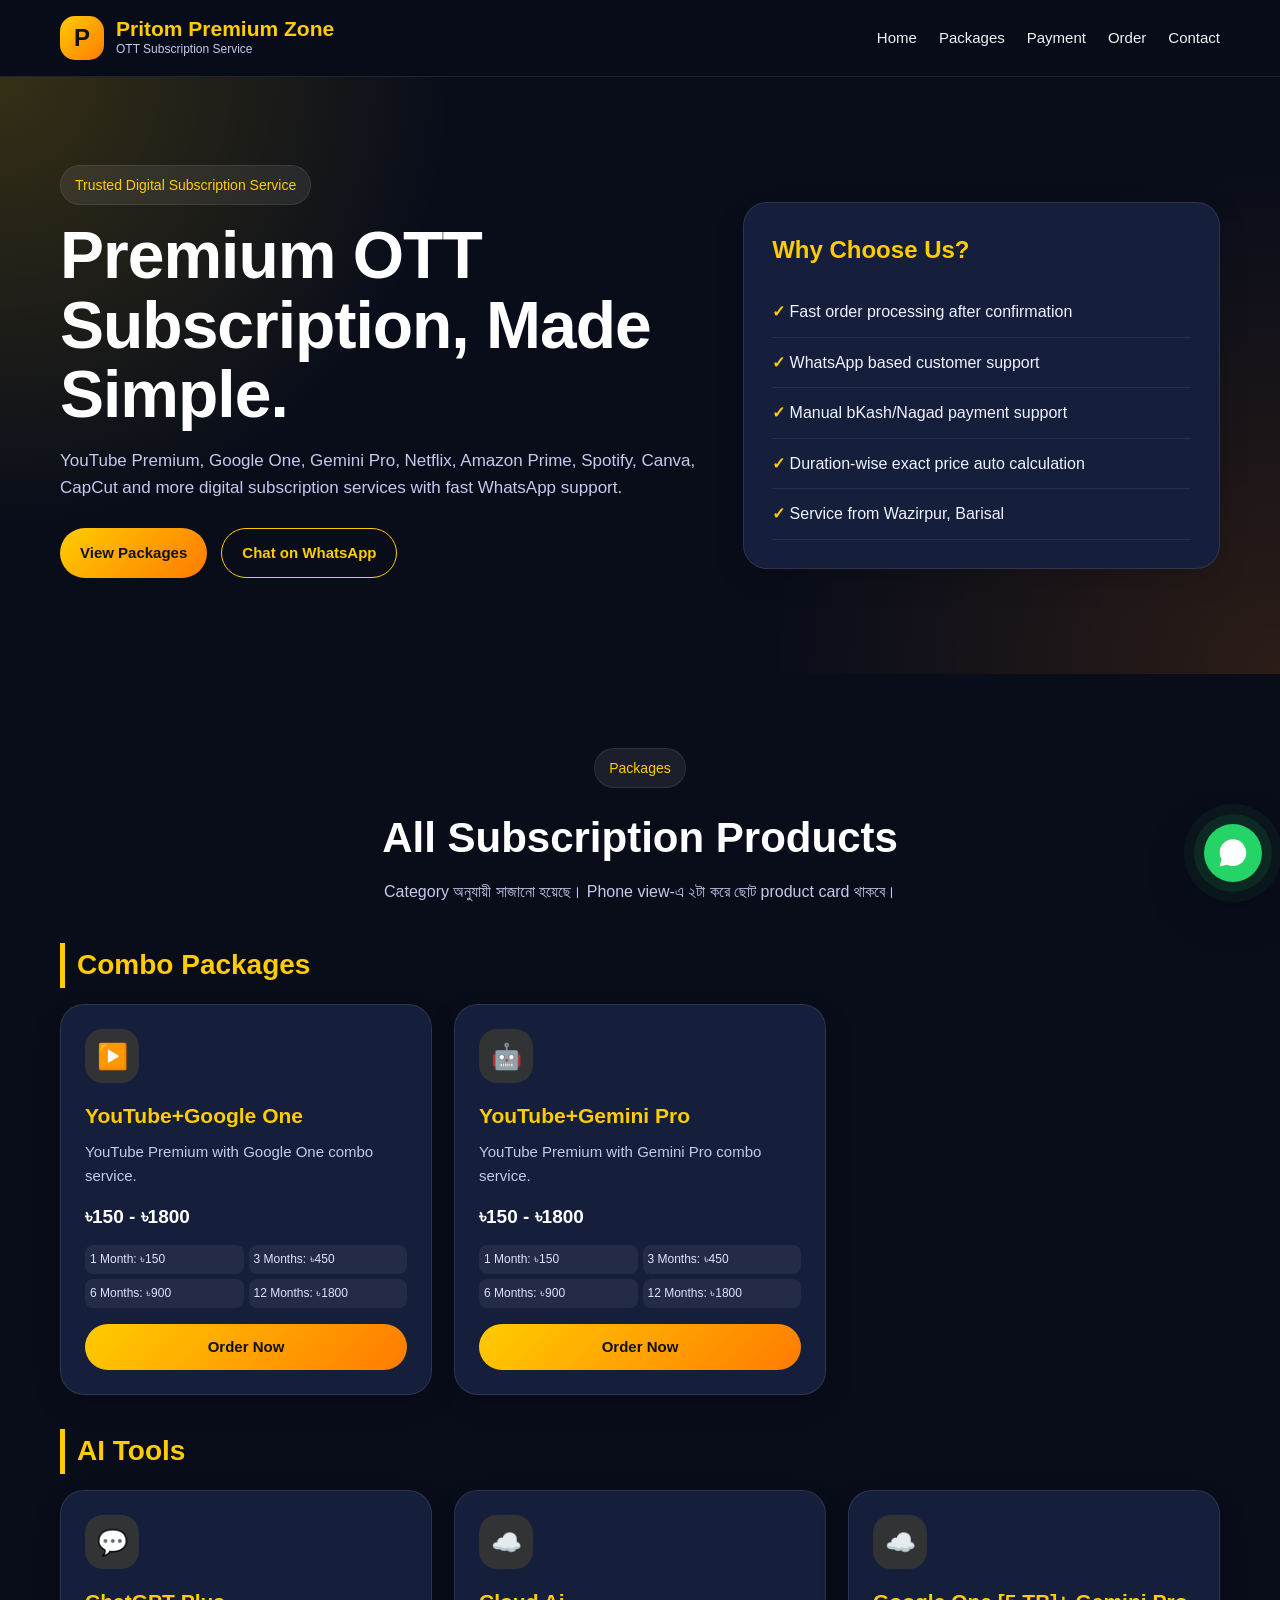
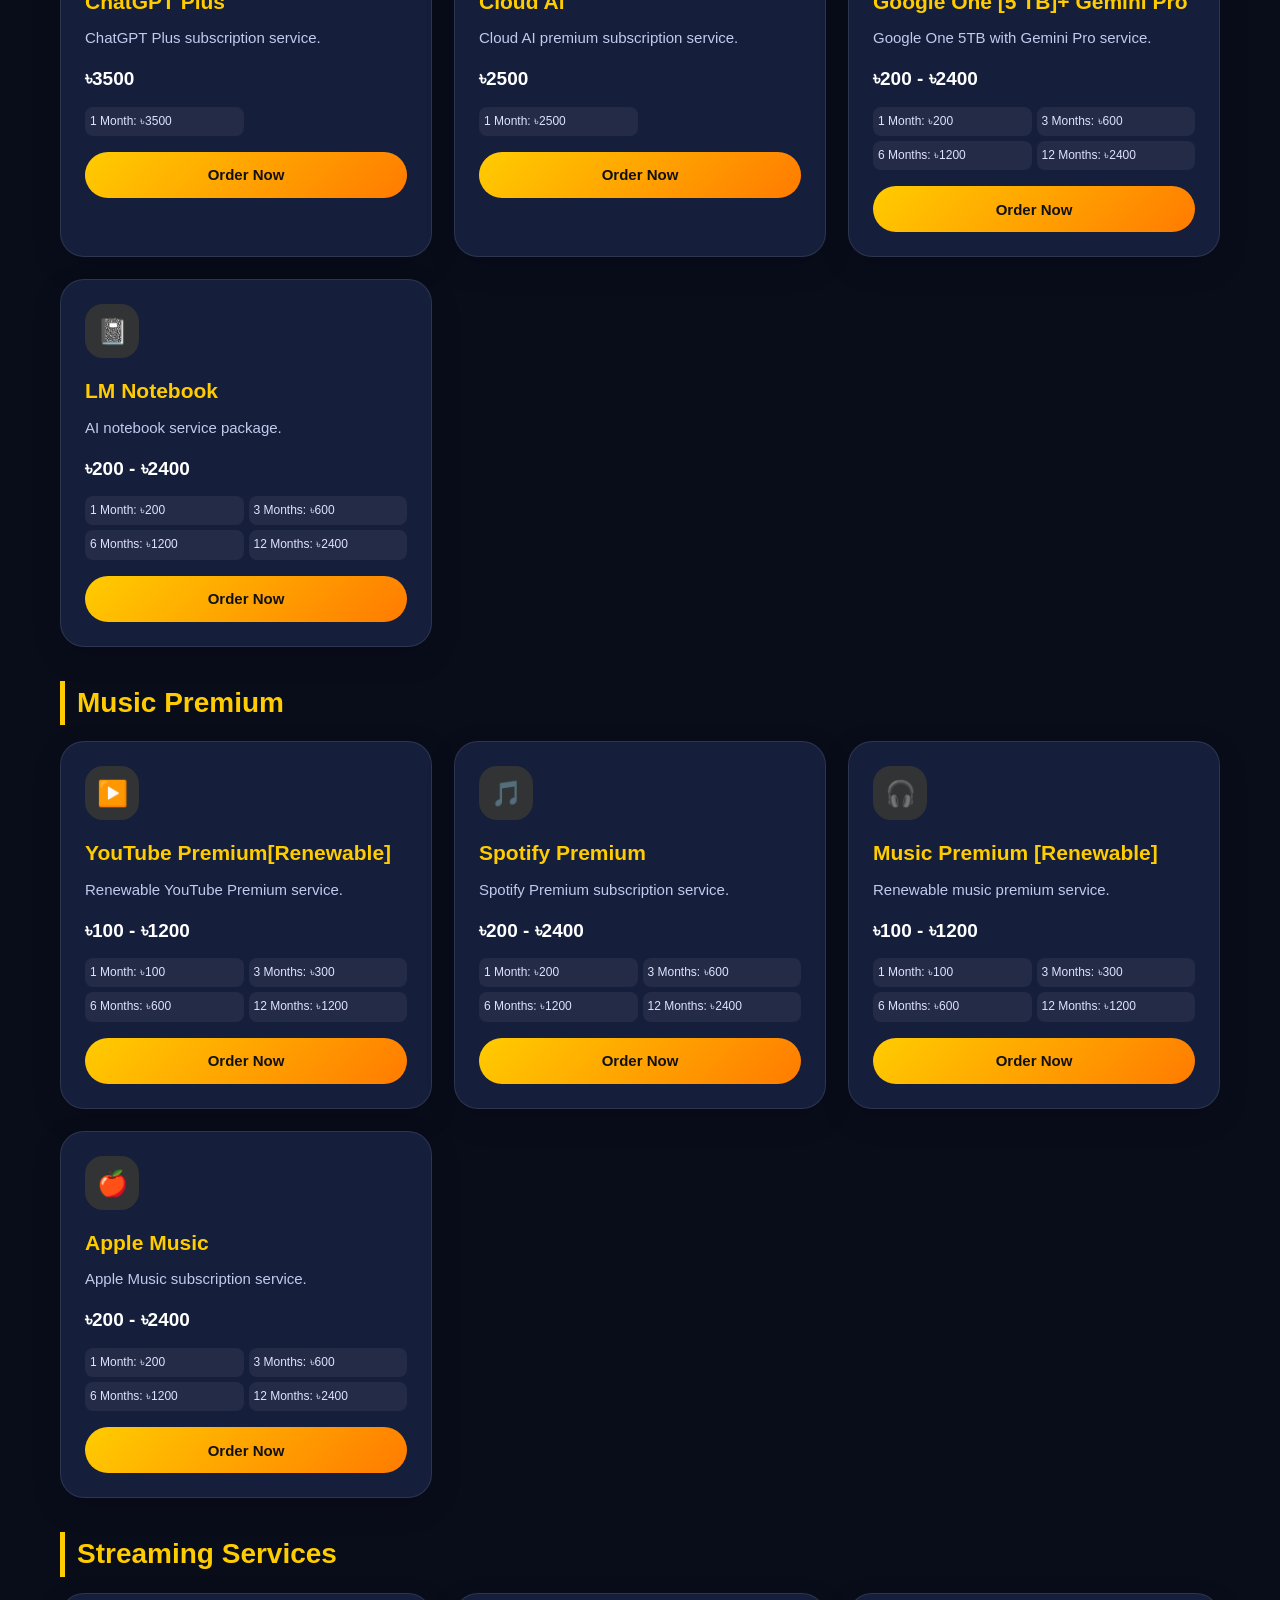
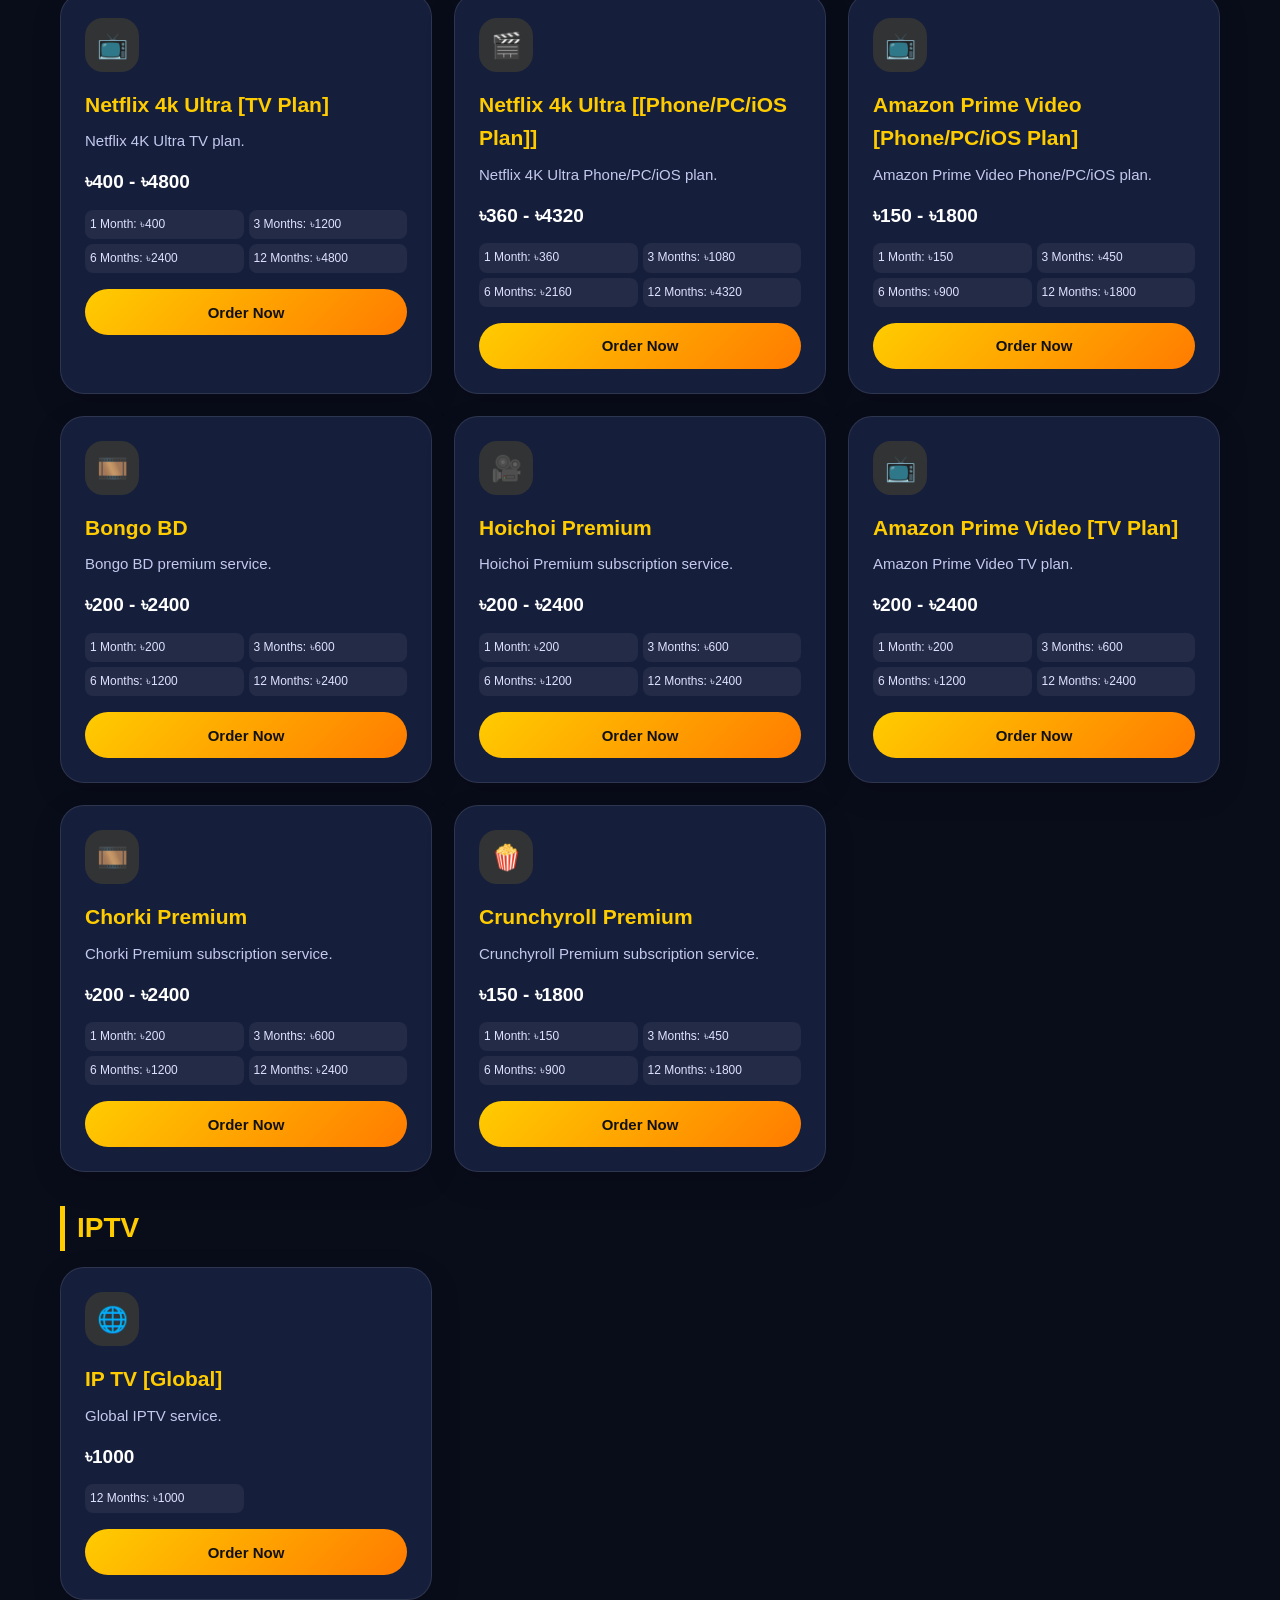
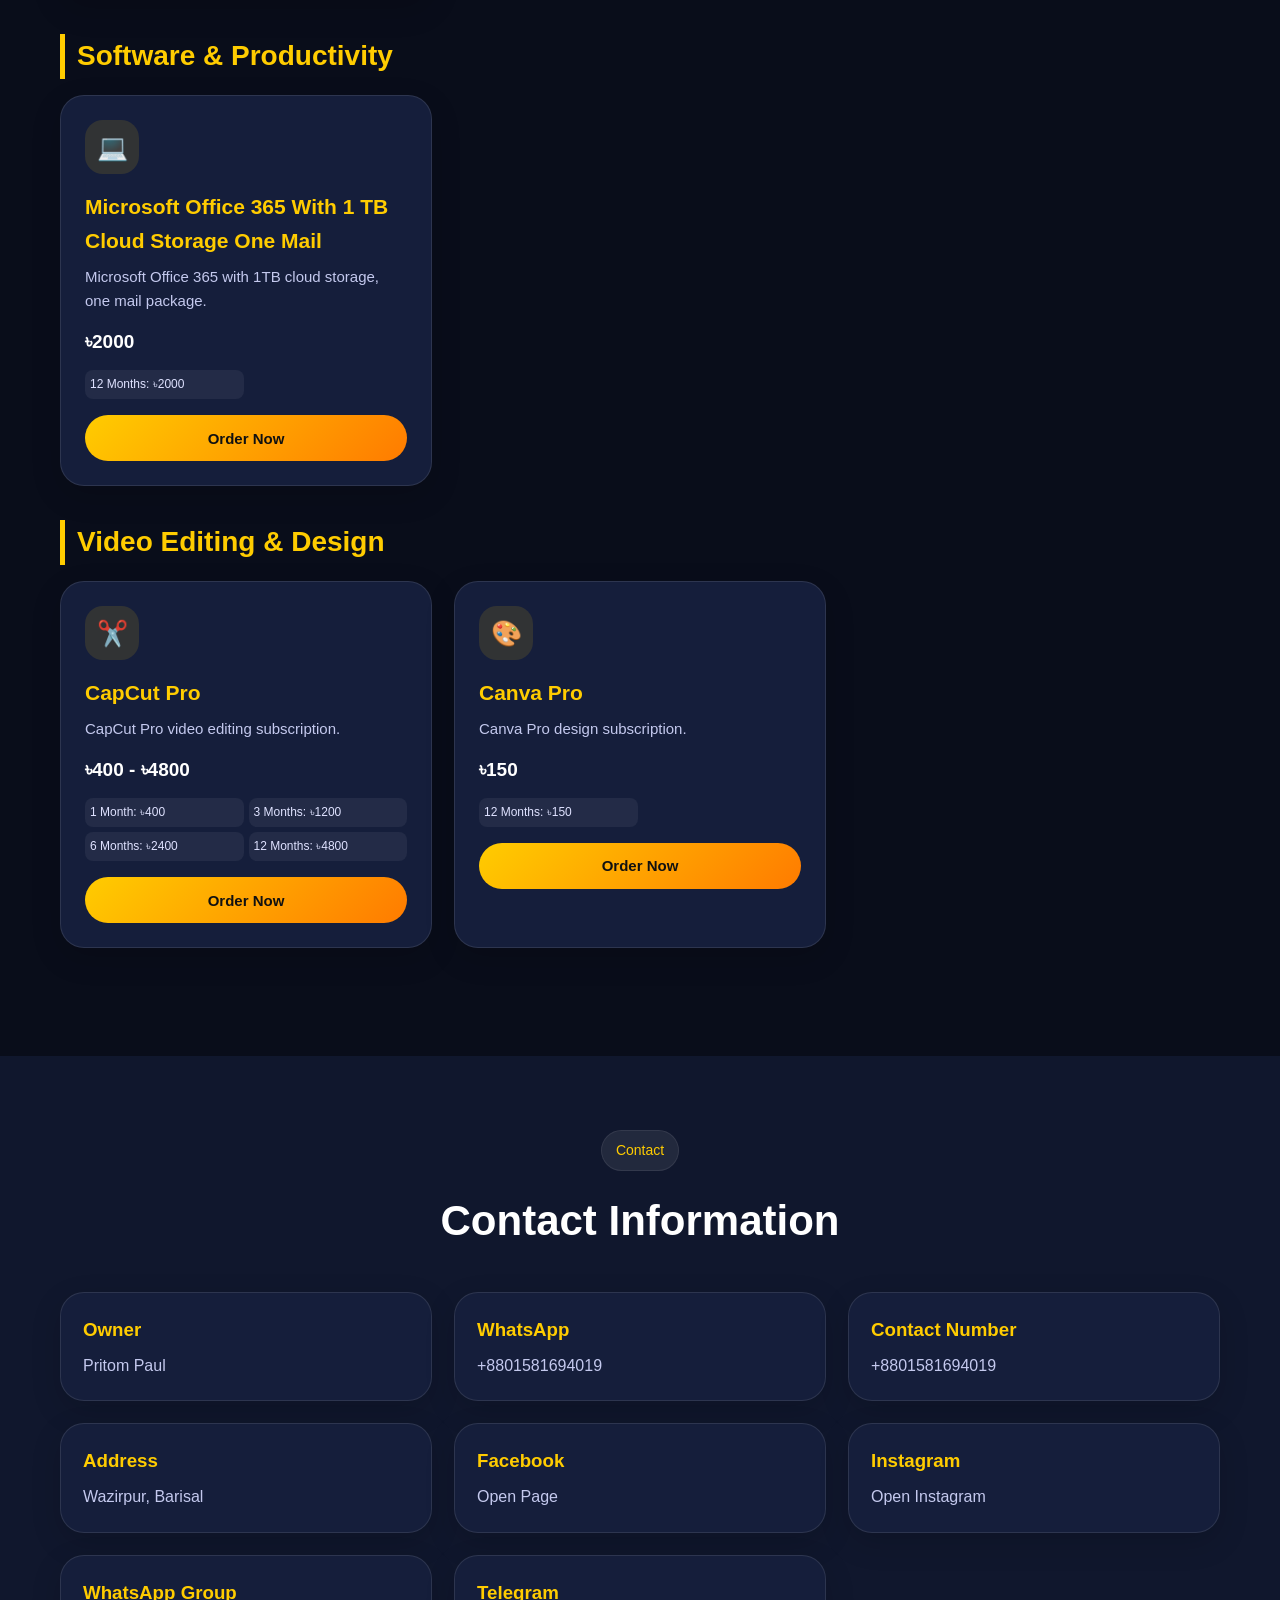
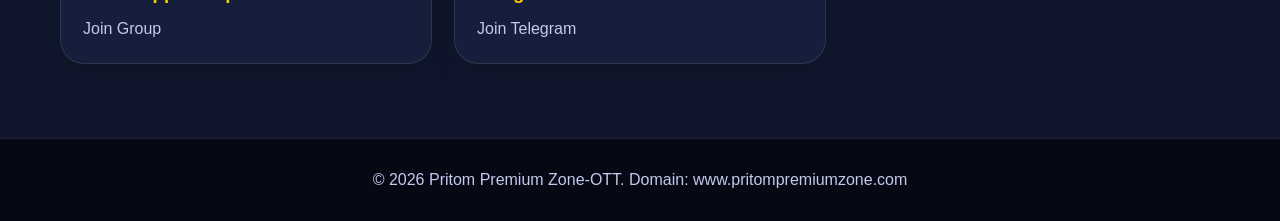
==== index.html @ acbf882b "Add files via upload" ====
<!DOCTYPE html>
<html lang="bn">
<head>
  <meta charset="UTF-8" />
  <meta name="viewport" content="width=device-width, initial-scale=1.0" />
  <title>Pritom Premium Zone-OTT</title>
  <meta name="description" content="Pritom Premium Zone-OTT - Premium OTT subscription service in Bangladesh." />
  <link rel="stylesheet" href="style.css" />
</head>
<body>
  <header class="site-header">
    <div class="container nav-wrap">
      <a href="#home" class="brand">
        <span class="brand-icon">P</span>
        <span>
          <strong>Pritom Premium Zone</strong>
          <small>OTT Subscription Service</small>
        </span>
      </a>
      <button class="menu-btn" id="menuBtn">☰</button>
      <nav class="nav-menu" id="navMenu">
        <a href="#home">Home</a>
        <a href="#packages">Packages</a>
        <a href="payment.html" target="_blank">Payment</a>
        <a href="payment.html" target="_blank">Order</a>
        <a href="#contact">Contact</a>
      </nav>
    </div>
  </header>

  <main>
    <section class="hero" id="home">
      <div class="container hero-grid">
        <div>
          <span class="tag">Trusted Digital Subscription Service</span>
          <h1>Premium OTT Subscription, Made Simple.</h1>
          <p>YouTube Premium, Google One, Gemini Pro, Netflix, Amazon Prime, Spotify, Canva, CapCut and more digital subscription services with fast WhatsApp support.</p>
          <div class="hero-actions">
            <a href="#packages" class="btn primary">View Packages</a>
            <a href="https://wa.me/8801581694019" target="_blank" class="btn secondary">Chat on WhatsApp</a>
          </div>
        </div>
        <div class="hero-card">
          <h2>Why Choose Us?</h2>
          <ul>
            <li>Fast order processing after confirmation</li>
            <li>WhatsApp based customer support</li>
            <li>Manual bKash/Nagad payment support</li>
            <li>Duration-wise exact price auto calculation</li>
            <li>Service from Wazirpur, Barisal</li>
          </ul>
        </div>
      </div>
    </section>

    <section class="section" id="packages">
      <div class="container">
        <div class="section-head">
          <span class="tag">Packages</span>
          <h2>All Subscription Products</h2>
          <p>Category অনুযায়ী সাজানো হয়েছে। Phone view-এ ২টা করে ছোট product card থাকবে।</p>
        </div>
        
      <div class="category-block">
        <h3 class="category-title">Combo Packages</h3>
        <div class="package-grid">
          
          <article class="package-card">
            <div class="package-icon">▶️</div>
            <h3>YouTube+Google One</h3>
            <p>YouTube Premium with Google One combo service.</p>
            <div class="price">৳150 - ৳1800</div>
            <div class="mini-prices"><span>1 Month: ৳150</span><span>3 Months: ৳450</span><span>6 Months: ৳900</span><span>12 Months: ৳1800</span></div>
            <button class="btn primary full" onclick="selectPackage('YouTube+Google One')">Order Now</button>
          </article>
          <article class="package-card">
            <div class="package-icon">🤖</div>
            <h3>YouTube+Gemini Pro</h3>
            <p>YouTube Premium with Gemini Pro combo service.</p>
            <div class="price">৳150 - ৳1800</div>
            <div class="mini-prices"><span>1 Month: ৳150</span><span>3 Months: ৳450</span><span>6 Months: ৳900</span><span>12 Months: ৳1800</span></div>
            <button class="btn primary full" onclick="selectPackage('YouTube+Gemini Pro')">Order Now</button>
          </article>
        </div>
      </div>
      <div class="category-block">
        <h3 class="category-title">AI Tools</h3>
        <div class="package-grid">
          
          <article class="package-card">
            <div class="package-icon">💬</div>
            <h3>ChatGPT Plus</h3>
            <p>ChatGPT Plus subscription service.</p>
            <div class="price">৳3500</div>
            <div class="mini-prices"><span>1 Month: ৳3500</span></div>
            <button class="btn primary full" onclick="selectPackage('ChatGPT Plus')">Order Now</button>
          </article>
          <article class="package-card">
            <div class="package-icon">☁️</div>
            <h3>Cloud Ai</h3>
            <p>Cloud AI premium subscription service.</p>
            <div class="price">৳2500</div>
            <div class="mini-prices"><span>1 Month: ৳2500</span></div>
            <button class="btn primary full" onclick="selectPackage('Cloud Ai')">Order Now</button>
          </article>
          <article class="package-card">
            <div class="package-icon">☁️</div>
            <h3>Google One [5 TB]+ Gemini Pro</h3>
            <p>Google One 5TB with Gemini Pro service.</p>
            <div class="price">৳200 - ৳2400</div>
            <div class="mini-prices"><span>1 Month: ৳200</span><span>3 Months: ৳600</span><span>6 Months: ৳1200</span><span>12 Months: ৳2400</span></div>
            <button class="btn primary full" onclick="selectPackage('Google One [5 TB]+ Gemini Pro')">Order Now</button>
          </article>
          <article class="package-card">
            <div class="package-icon">📓</div>
            <h3>LM Notebook</h3>
            <p>AI notebook service package.</p>
            <div class="price">৳200 - ৳2400</div>
            <div class="mini-prices"><span>1 Month: ৳200</span><span>3 Months: ৳600</span><span>6 Months: ৳1200</span><span>12 Months: ৳2400</span></div>
            <button class="btn primary full" onclick="selectPackage('LM Notebook')">Order Now</button>
          </article>
        </div>
      </div>
      <div class="category-block">
        <h3 class="category-title">Music Premium</h3>
        <div class="package-grid">
          
          <article class="package-card">
            <div class="package-icon">▶️</div>
            <h3>YouTube Premium[Renewable]</h3>
            <p>Renewable YouTube Premium service.</p>
            <div class="price">৳100 - ৳1200</div>
            <div class="mini-prices"><span>1 Month: ৳100</span><span>3 Months: ৳300</span><span>6 Months: ৳600</span><span>12 Months: ৳1200</span></div>
            <button class="btn primary full" onclick="selectPackage('YouTube Premium[Renewable]')">Order Now</button>
          </article>
          <article class="package-card">
            <div class="package-icon">🎵</div>
            <h3>Spotify Premium</h3>
            <p>Spotify Premium subscription service.</p>
            <div class="price">৳200 - ৳2400</div>
            <div class="mini-prices"><span>1 Month: ৳200</span><span>3 Months: ৳600</span><span>6 Months: ৳1200</span><span>12 Months: ৳2400</span></div>
            <button class="btn primary full" onclick="selectPackage('Spotify Premium')">Order Now</button>
          </article>
          <article class="package-card">
            <div class="package-icon">🎧</div>
            <h3>Music Premium [Renewable]</h3>
            <p>Renewable music premium service.</p>
            <div class="price">৳100 - ৳1200</div>
            <div class="mini-prices"><span>1 Month: ৳100</span><span>3 Months: ৳300</span><span>6 Months: ৳600</span><span>12 Months: ৳1200</span></div>
            <button class="btn primary full" onclick="selectPackage('Music Premium [Renewable]')">Order Now</button>
          </article>
          <article class="package-card">
            <div class="package-icon">🍎</div>
            <h3>Apple Music</h3>
            <p>Apple Music subscription service.</p>
            <div class="price">৳200 - ৳2400</div>
            <div class="mini-prices"><span>1 Month: ৳200</span><span>3 Months: ৳600</span><span>6 Months: ৳1200</span><span>12 Months: ৳2400</span></div>
            <button class="btn primary full" onclick="selectPackage('Apple Music')">Order Now</button>
          </article>
        </div>
      </div>
      <div class="category-block">
        <h3 class="category-title">Streaming Services</h3>
        <div class="package-grid">
          
          <article class="package-card">
            <div class="package-icon">📺</div>
            <h3>Netflix 4k Ultra [TV Plan]</h3>
            <p>Netflix 4K Ultra TV plan.</p>
            <div class="price">৳400 - ৳4800</div>
            <div class="mini-prices"><span>1 Month: ৳400</span><span>3 Months: ৳1200</span><span>6 Months: ৳2400</span><span>12 Months: ৳4800</span></div>
            <button class="btn primary full" onclick="selectPackage('Netflix 4k Ultra [TV Plan]')">Order Now</button>
          </article>
          <article class="package-card">
            <div class="package-icon">🎬</div>
            <h3>Netflix 4k Ultra [[Phone/PC/iOS Plan]]</h3>
            <p>Netflix 4K Ultra Phone/PC/iOS plan.</p>
            <div class="price">৳360 - ৳4320</div>
            <div class="mini-prices"><span>1 Month: ৳360</span><span>3 Months: ৳1080</span><span>6 Months: ৳2160</span><span>12 Months: ৳4320</span></div>
            <button class="btn primary full" onclick="selectPackage('Netflix 4k Ultra [[Phone/PC/iOS Plan]]')">Order Now</button>
          </article>
          <article class="package-card">
            <div class="package-icon">📺</div>
            <h3>Amazon Prime Video [Phone/PC/iOS Plan]</h3>
            <p>Amazon Prime Video Phone/PC/iOS plan.</p>
            <div class="price">৳150 - ৳1800</div>
            <div class="mini-prices"><span>1 Month: ৳150</span><span>3 Months: ৳450</span><span>6 Months: ৳900</span><span>12 Months: ৳1800</span></div>
            <button class="btn primary full" onclick="selectPackage('Amazon Prime Video [Phone/PC/iOS Plan]')">Order Now</button>
          </article>
          <article class="package-card">
            <div class="package-icon">🎞️</div>
            <h3>Bongo BD</h3>
            <p>Bongo BD premium service.</p>
            <div class="price">৳200 - ৳2400</div>
            <div class="mini-prices"><span>1 Month: ৳200</span><span>3 Months: ৳600</span><span>6 Months: ৳1200</span><span>12 Months: ৳2400</span></div>
            <button class="btn primary full" onclick="selectPackage('Bongo BD')">Order Now</button>
          </article>
          <article class="package-card">
            <div class="package-icon">🎥</div>
            <h3>Hoichoi Premium</h3>
            <p>Hoichoi Premium subscription service.</p>
            <div class="price">৳200 - ৳2400</div>
            <div class="mini-prices"><span>1 Month: ৳200</span><span>3 Months: ৳600</span><span>6 Months: ৳1200</span><span>12 Months: ৳2400</span></div>
            <button class="btn primary full" onclick="selectPackage('Hoichoi Premium')">Order Now</button>
          </article>
          <article class="package-card">
            <div class="package-icon">📺</div>
            <h3>Amazon Prime Video [TV Plan]</h3>
            <p>Amazon Prime Video TV plan.</p>
            <div class="price">৳200 - ৳2400</div>
            <div class="mini-prices"><span>1 Month: ৳200</span><span>3 Months: ৳600</span><span>6 Months: ৳1200</span><span>12 Months: ৳2400</span></div>
            <button class="btn primary full" onclick="selectPackage('Amazon Prime Video [TV Plan]')">Order Now</button>
          </article>
          <article class="package-card">
            <div class="package-icon">🎞️</div>
            <h3>Chorki Premium</h3>
            <p>Chorki Premium subscription service.</p>
            <div class="price">৳200 - ৳2400</div>
            <div class="mini-prices"><span>1 Month: ৳200</span><span>3 Months: ৳600</span><span>6 Months: ৳1200</span><span>12 Months: ৳2400</span></div>
            <button class="btn primary full" onclick="selectPackage('Chorki Premium')">Order Now</button>
          </article>
          <article class="package-card">
            <div class="package-icon">🍿</div>
            <h3>Crunchyroll Premium</h3>
            <p>Crunchyroll Premium subscription service.</p>
            <div class="price">৳150 - ৳1800</div>
            <div class="mini-prices"><span>1 Month: ৳150</span><span>3 Months: ৳450</span><span>6 Months: ৳900</span><span>12 Months: ৳1800</span></div>
            <button class="btn primary full" onclick="selectPackage('Crunchyroll Premium')">Order Now</button>
          </article>
        </div>
      </div>
      <div class="category-block">
        <h3 class="category-title">IPTV</h3>
        <div class="package-grid">
          
          <article class="package-card">
            <div class="package-icon">🌐</div>
            <h3>IP TV [Global]</h3>
            <p>Global IPTV service.</p>
            <div class="price">৳1000</div>
            <div class="mini-prices"><span>12 Months: ৳1000</span></div>
            <button class="btn primary full" onclick="selectPackage('IP TV [Global]')">Order Now</button>
          </article>
        </div>
      </div>
      <div class="category-block">
        <h3 class="category-title">Software &amp; Productivity</h3>
        <div class="package-grid">
          
          <article class="package-card">
            <div class="package-icon">💻</div>
            <h3>Microsoft Office 365 With 1 TB Cloud Storage One Mail</h3>
            <p>Microsoft Office 365 with 1TB cloud storage, one mail package.</p>
            <div class="price">৳2000</div>
            <div class="mini-prices"><span>12 Months: ৳2000</span></div>
            <button class="btn primary full" onclick="selectPackage('Microsoft Office 365 With 1 TB Cloud Storage One Mail')">Order Now</button>
          </article>
        </div>
      </div>
      <div class="category-block">
        <h3 class="category-title">Video Editing &amp; Design</h3>
        <div class="package-grid">
          
          <article class="package-card">
            <div class="package-icon">✂️</div>
            <h3>CapCut Pro</h3>
            <p>CapCut Pro video editing subscription.</p>
            <div class="price">৳400 - ৳4800</div>
            <div class="mini-prices"><span>1 Month: ৳400</span><span>3 Months: ৳1200</span><span>6 Months: ৳2400</span><span>12 Months: ৳4800</span></div>
            <button class="btn primary full" onclick="selectPackage('CapCut Pro')">Order Now</button>
          </article>
          <article class="package-card">
            <div class="package-icon">🎨</div>
            <h3>Canva Pro</h3>
            <p>Canva Pro design subscription.</p>
            <div class="price">৳150</div>
            <div class="mini-prices"><span>12 Months: ৳150</span></div>
            <button class="btn primary full" onclick="selectPackage('Canva Pro')">Order Now</button>
          </article>
        </div>
      </div>
      </div>
    </section>

    <section class="section dark-section" id="contact">
      <div class="container">
        <div class="section-head">
          <span class="tag">Contact</span>
          <h2>Contact Information</h2>
        </div>
        <div class="contact-grid">
          <div class="contact-card"><h3>Owner</h3><p>Pritom Paul</p></div>
          <div class="contact-card"><h3>WhatsApp</h3><a href="https://wa.me/8801581694019" target="_blank">+8801581694019</a></div>
          <div class="contact-card"><h3>Contact Number</h3><a href="tel:+8801581694019">+8801581694019</a></div>
          <div class="contact-card"><h3>Address</h3><p>Wazirpur, Barisal</p></div>
          <div class="contact-card"><h3>Facebook</h3><a href="https://facebook.com/pritomprimiumzoneott" target="_blank">Open Page</a></div>
          <div class="contact-card"><h3>Instagram</h3><a href="https://www.instagram.com/pritompremiumzone1?igsh=MXJjbnZ0OGJhaTJrMA==" target="_blank">Open Instagram</a></div>
          <div class="contact-card"><h3>WhatsApp Group</h3><a href="https://chat.whatsapp.com/Hv9sTdpQk4C9olyTNZqbUu" target="_blank">Join Group</a></div>
          <div class="contact-card"><h3>Telegram</h3><a href="https://t.me/pritompremiumzone" target="_blank">Join Telegram</a></div>
        </div>
      </div>
    </section>
  </main>

  <footer class="footer"><div class="container">© 2026 Pritom Premium Zone-OTT. Domain: www.pritompremiumzone.com</div></footer>

  <a href="https://wa.me/8801581694019" class="whatsapp-float" target="_blank" aria-label="WhatsApp Chat">
    <svg viewBox="0 0 32 32" aria-hidden="true"><path d="M16 3C9 3 3.5 8.6 3.5 15.5c0 2.3.6 4.5 1.8 6.4L3.4 28.8l7-1.8c1.7.9 3.6 1.3 5.6 1.3 6.9 0 12.5-5.6 12.5-12.5S22.9 3 16 3zm5.7 15.4c-.3-.2-1.9-.9-2.1-1s-.5-.2-.7.2-.8 1-1 1.2-.4.2-.7.1c-.3-.2-1.3-.5-2.5-1.6-.9-.8-1.6-1.9-1.8-2.2-.2-.3 0-.5.1-.7.2-.1.3-.3.5-.5s.2-.3.3-.5 0-.4 0-.6-.7-1.6-.9-2.2c-.2-.6-.5-.5-.7-.5h-.6c-.2 0-.5.1-.8.4s-1 1-1 2.4 1.1 2.8 1.2 3c.2.2 2.1 3.2 5.1 4.5.7.3 1.2.5 1.7.6.7.2 1.3.2 1.8.1.6-.1 1.9-.8 2.1-1.5s.3-1.3.2-1.5-.2-.2-.5-.4z"/></svg>
  </a>

  <script>
    const PRODUCT_PRICES = {"YouTube+Google One": {"1 Month": 150, "3 Months": 450, "6 Months": 900, "12 Months": 1800}, "YouTube+Gemini Pro": {"1 Month": 150, "3 Months": 450, "6 Months": 900, "12 Months": 1800}, "ChatGPT Plus": {"1 Month": 3500}, "Cloud Ai": {"1 Month": 2500}, "Google One [5 TB]+ Gemini Pro": {"1 Month": 200, "3 Months": 600, "6 Months": 1200, "12 Months": 2400}, "LM Notebook": {"1 Month": 200, "3 Months": 600, "6 Months": 1200, "12 Months": 2400}, "YouTube Premium[Renewable]": {"1 Month": 100, "3 Months": 300, "6 Months": 600, "12 Months": 1200}, "Spotify Premium": {"1 Month": 200, "3 Months": 600, "6 Months": 1200, "12 Months": 2400}, "Music Premium [Renewable]": {"1 Month": 100, "3 Months": 300, "6 Months": 600, "12 Months": 1200}, "Apple Music": {"1 Month": 200, "3 Months": 600, "6 Months": 1200, "12 Months": 2400}, "Netflix 4k Ultra [TV Plan]": {"1 Month": 400, "3 Months": 1200, "6 Months": 2400, "12 Months": 4800}, "Netflix 4k Ultra [[Phone/PC/iOS Plan]]": {"1 Month": 360, "3 Months": 1080, "6 Months": 2160, "12 Months": 4320}, "Amazon Prime Video [Phone/PC/iOS Plan]": {"1 Month": 150, "3 Months": 450, "6 Months": 900, "12 Months": 1800}, "Bongo BD": {"1 Month": 200, "3 Months": 600, "6 Months": 1200, "12 Months": 2400}, "Hoichoi Premium": {"1 Month": 200, "3 Months": 600, "6 Months": 1200, "12 Months": 2400}, "Amazon Prime Video [TV Plan]": {"1 Month": 200, "3 Months": 600, "6 Months": 1200, "12 Months": 2400}, "Chorki Premium": {"1 Month": 200, "3 Months": 600, "6 Months": 1200, "12 Months": 2400}, "Crunchyroll Premium": {"1 Month": 150, "3 Months": 450, "6 Months": 900, "12 Months": 1800}, "IP TV [Global]": {"12 Months": 1000}, "Microsoft Office 365 With 1 TB Cloud Storage One Mail": {"12 Months": 2000}, "CapCut Pro": {"1 Month": 400, "3 Months": 1200, "6 Months": 2400, "12 Months": 4800}, "Canva Pro": {"12 Months": 150}};
  </script>
  <script src="script.js"></script>
</body>
</html>
---- style.css ----
*{margin:0;padding:0;box-sizing:border-box}:root{--bg:#090d1a;--bg-2:#10172d;--card:#151e3b;--text:#fff;--muted:#c4c9ee;--gold:#ffcc00;--orange:#ff7b00;--border:rgba(255,255,255,.1);--shadow:0 18px 55px rgba(0,0,0,.35)}html{scroll-behavior:smooth}body{background:var(--bg);color:var(--text);font-family:Arial,Helvetica,sans-serif;line-height:1.6}a{color:inherit;text-decoration:none}button,input,textarea,select{font-family:inherit}.container{width:min(1160px,92%);margin:0 auto}.site-header{position:sticky;top:0;z-index:1000;background:rgba(9,13,26,.94);border-bottom:1px solid var(--border);backdrop-filter:blur(12px)}.nav-wrap{min-height:76px;display:flex;align-items:center;justify-content:space-between;gap:24px}.brand{display:flex;align-items:center;gap:12px}.brand-icon{width:44px;height:44px;display:grid;place-items:center;background:linear-gradient(135deg,var(--gold),var(--orange));color:#111;border-radius:15px;font-weight:900;font-size:24px}.brand strong,.brand small{display:block}.brand strong{font-size:21px;color:var(--gold);line-height:1.1}.brand small{color:var(--muted);font-size:12px}.nav-menu{display:flex;align-items:center;gap:22px}.nav-menu a{color:#f1f1f1;font-size:15px;transition:.25s}.nav-menu a:hover{color:var(--gold)}.menu-btn{display:none;border:1px solid var(--border);background:transparent;color:var(--text);border-radius:10px;padding:8px 12px;font-size:22px;cursor:pointer}.hero{padding:88px 0 68px;background:radial-gradient(circle at top left,rgba(255,204,0,.18),transparent 32%),radial-gradient(circle at bottom right,rgba(255,123,0,.14),transparent 36%)}.hero-grid{display:grid;grid-template-columns:1.15fr .85fr;gap:38px;align-items:center}.tag{display:inline-block;padding:8px 14px;border-radius:999px;background:rgba(255,255,255,.08);color:var(--gold);font-size:14px;margin-bottom:16px;border:1px solid rgba(255,255,255,.08)}.hero h1{font-size:clamp(38px,6vw,66px);line-height:1.05;margin-bottom:18px;letter-spacing:-1px}.hero p{color:var(--muted);font-size:17px;max-width:650px;margin-bottom:26px}.hero-actions{display:flex;gap:14px;flex-wrap:wrap;margin-bottom:28px}.btn{display:inline-flex;justify-content:center;align-items:center;min-height:46px;padding:12px 20px;border-radius:999px;font-weight:700;border:none;cursor:pointer;transition:.25s;font-size:15px}.btn.primary{background:linear-gradient(135deg,var(--gold),var(--orange));color:#111}.btn.secondary{border:1px solid var(--gold);color:var(--gold);background:transparent}.btn:hover{transform:translateY(-2px);box-shadow:0 12px 28px rgba(255,170,0,.22)}.btn.full{width:100%}.hero-card,.package-card,.contact-card,.order-box,details,.payment-card,.payment-note{background:var(--card);border:1px solid var(--border);border-radius:24px;box-shadow:0 10px 30px rgba(0,0,0,.15)}.hero-card{padding:28px}.hero-card h2{color:var(--gold);margin-bottom:18px}.hero-card ul{list-style:none}.hero-card li{padding:12px 0;color:#f0f2ff;border-bottom:1px solid rgba(255,255,255,.08)}.hero-card li:before{content:"✓ ";color:var(--gold);font-weight:900}.section{padding:74px 0}.dark-section{background:var(--bg-2)}.section-head{text-align:center;margin-bottom:38px}.section-head h2{font-size:clamp(30px,4vw,42px);margin-bottom:8px}.section-head p{color:var(--muted)}.category-block{margin:34px 0}.category-title{color:var(--gold);font-size:28px;margin-bottom:16px;border-left:5px solid var(--gold);padding-left:12px}.package-grid,.contact-grid,.payment-grid{display:grid;grid-template-columns:repeat(3,minmax(0,1fr));gap:22px}.payment-grid{grid-template-columns:repeat(2,minmax(0,1fr));max-width:780px;margin:0 auto}.payment-card{padding:24px;text-align:center}.payment-icon{font-size:34px;margin-bottom:10px}.payment-card h3{color:var(--gold)}.payment-number{font-size:25px;font-weight:900;margin:10px 0 16px}.copy-btn{border:1px solid var(--gold);background:transparent;color:var(--gold);border-radius:999px;padding:9px 14px;cursor:pointer;font-weight:700}.payment-note{max-width:780px;margin:18px auto 0;padding:16px;color:var(--muted)}.payment-note strong{color:var(--gold)}.package-card{padding:24px;transition:.25s}.package-card:hover{transform:translateY(-5px);border-color:rgba(255,204,0,.45)}.package-icon{width:54px;height:54px;display:grid;place-items:center;background:rgba(255,204,0,.12);border-radius:18px;font-size:25px;margin-bottom:16px}.package-card h3{color:var(--gold);font-size:21px;margin-bottom:8px}.package-card p{color:var(--muted);font-size:15px;margin-bottom:14px}.price{font-size:19px;font-weight:800;margin-bottom:10px}.mini-prices{display:grid;grid-template-columns:1fr 1fr;gap:5px;margin:12px 0 16px}.mini-prices span{font-size:12px;color:#dfe2ff;background:rgba(255,255,255,.06);padding:5px;border-radius:8px}.order-box{max-width:850px;margin:0 auto;padding:28px}.form-grid{display:grid;grid-template-columns:1fr 1fr;gap:16px}.full-row{grid-column:1/-1}label{display:block;color:var(--gold);font-size:14px;font-weight:800;margin-bottom:7px}input,select,textarea{width:100%;padding:13px 14px;border-radius:13px;border:1px solid rgba(255,255,255,.14);background:#090d1a;color:var(--text);outline:none;font-size:15px}input[readonly]{opacity:.85}textarea{min-height:105px;resize:vertical}.contact-card{padding:22px}.contact-card h3{color:var(--gold);margin-bottom:8px}.contact-card p,.contact-card a{color:var(--muted);word-break:break-word}.footer{background:#060914;padding:28px 0;border-top:1px solid var(--border);color:var(--muted);text-align:center}.whatsapp-float{position:fixed;right:18px;bottom:18px;width:58px;height:58px;border-radius:50%;background:#25d366;color:#fff;display:grid;place-items:center;box-shadow:0 0 0 10px rgba(37,211,102,.1),0 0 0 20px rgba(37,211,102,.05),var(--shadow);z-index:999}.whatsapp-float svg{width:34px;height:34px;fill:#fff}@media(max-width:980px){.hero-grid{grid-template-columns:1fr}.package-grid,.contact-grid{grid-template-columns:repeat(2,minmax(0,1fr));gap:14px}.payment-grid{grid-template-columns:repeat(2,minmax(0,1fr))}.nav-menu{position:absolute;left:0;right:0;top:76px;display:none;flex-direction:column;padding:20px;background:#090d1a;border-bottom:1px solid var(--border)}.nav-menu.active{display:flex}.menu-btn{display:block}}@media(max-width:600px){.container{width:min(100%,94%)}.brand strong{font-size:16px}.brand small{font-size:10px}.brand-icon{width:38px;height:38px;font-size:21px}.hero{padding:48px 0 42px}.hero h1{font-size:34px}.hero p{font-size:14px}.hero-card,.order-box{border-radius:18px;padding:18px}.form-grid{grid-template-columns:1fr}.full-row{grid-column:auto}.hero-actions .btn{width:100%}.section{padding:48px 0}.section-head{margin-bottom:22px}.section-head h2{font-size:26px}.section-head p{font-size:13px}.category-title{font-size:22px}.package-grid,.contact-grid{grid-template-columns:repeat(2,minmax(0,1fr))!important;gap:10px}.payment-grid{grid-template-columns:1fr;gap:12px}.payment-card{padding:17px}.payment-number{font-size:22px}.package-card,.contact-card{padding:11px;border-radius:15px}.package-icon{width:32px;height:32px;font-size:15px;border-radius:10px;margin-bottom:8px}.package-card h3{font-size:13px;line-height:1.28;margin-bottom:6px}.package-card p{font-size:10px;line-height:1.35;margin-bottom:8px}.price{font-size:12px;margin-bottom:8px}.mini-prices{grid-template-columns:1fr;gap:3px;margin:8px 0 10px}.mini-prices span{font-size:9px;padding:3px}.package-card .btn{min-height:31px;padding:7px 5px;font-size:10px}.contact-card h3{font-size:12px}.contact-card p,.contact-card a{font-size:10px}}
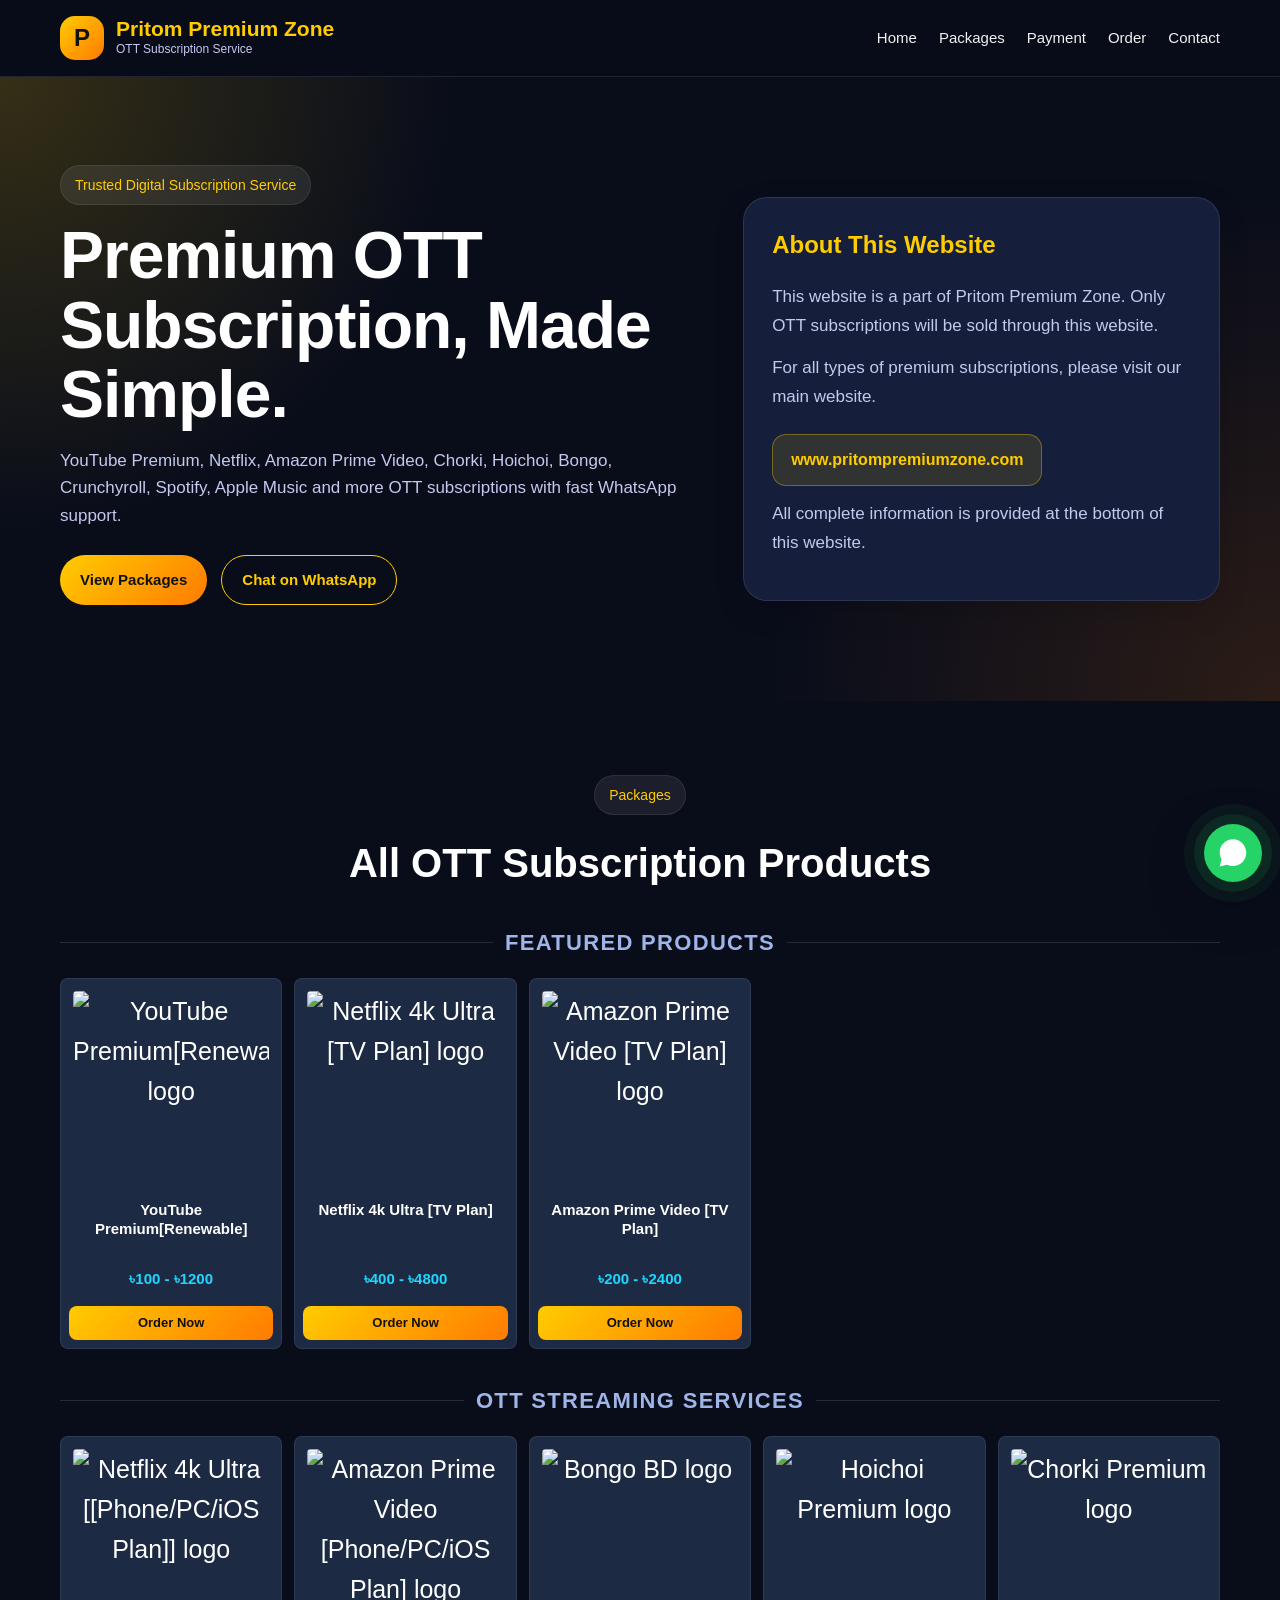
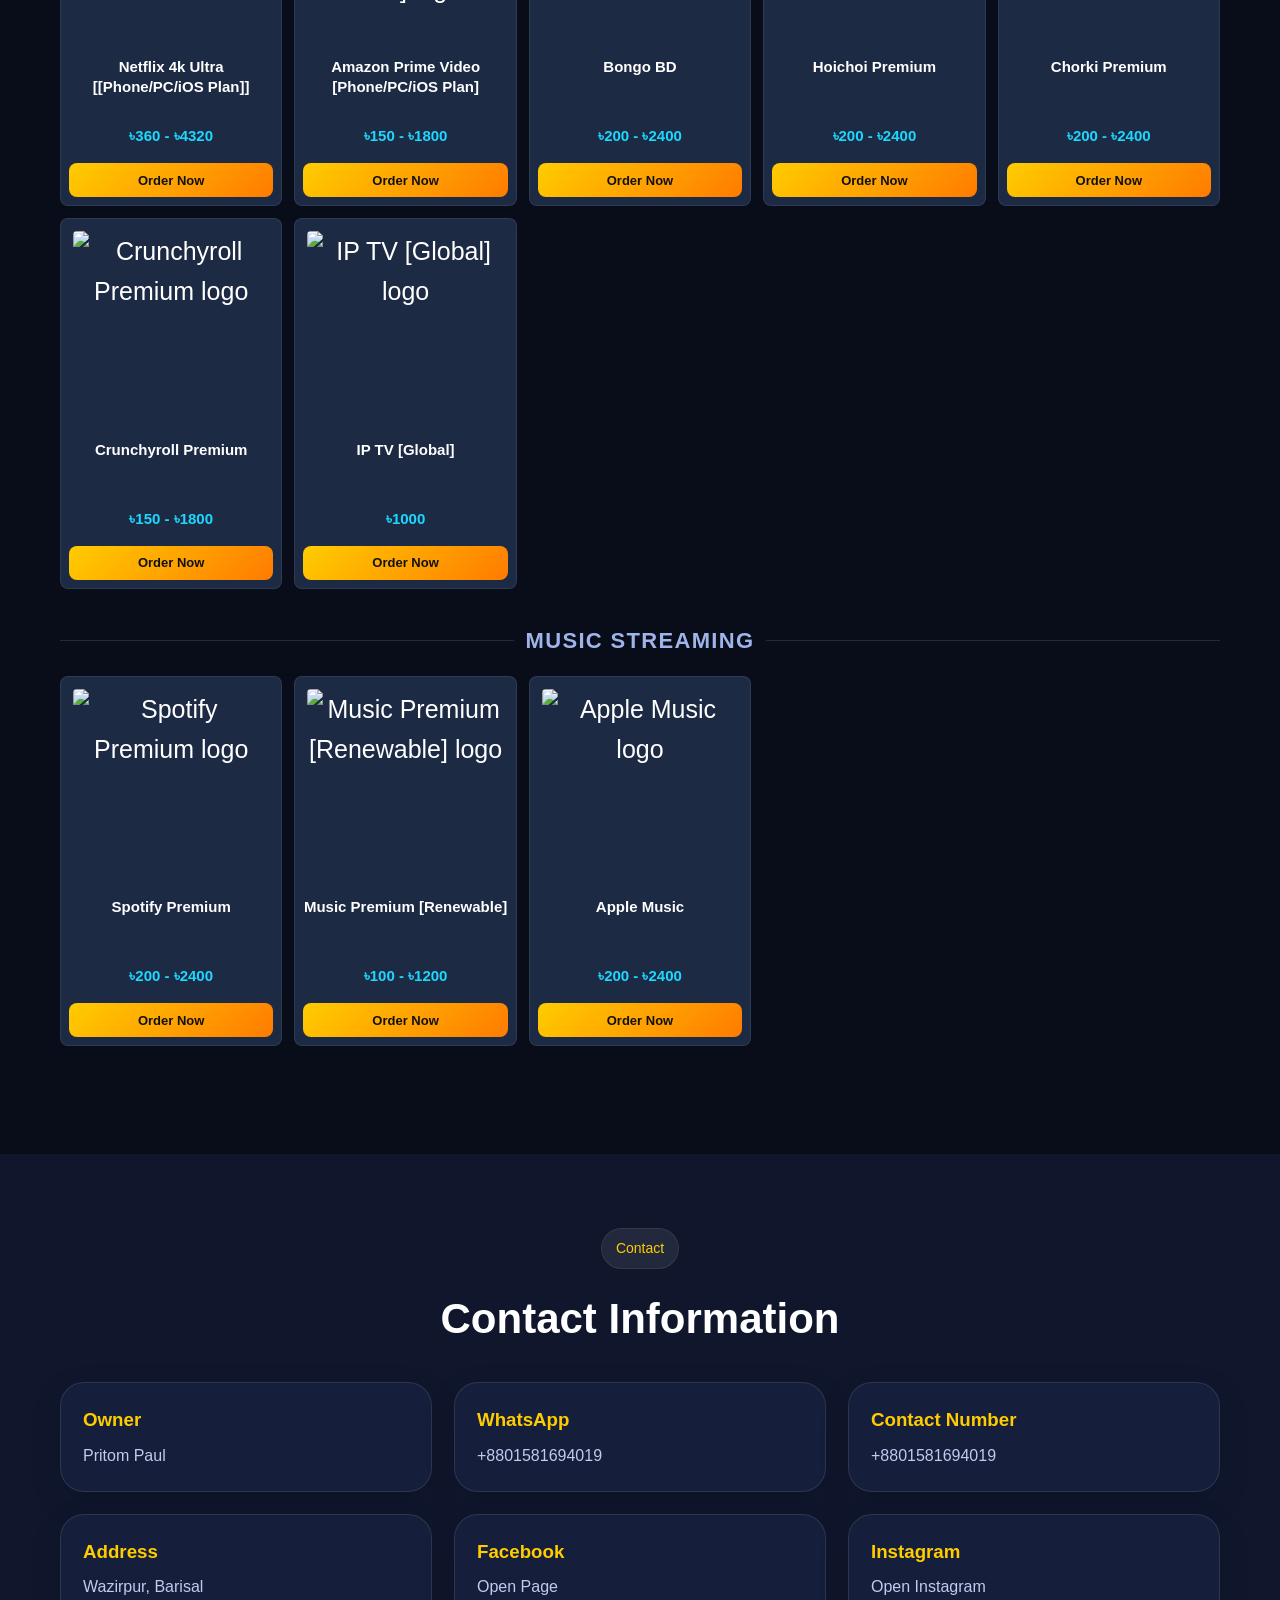
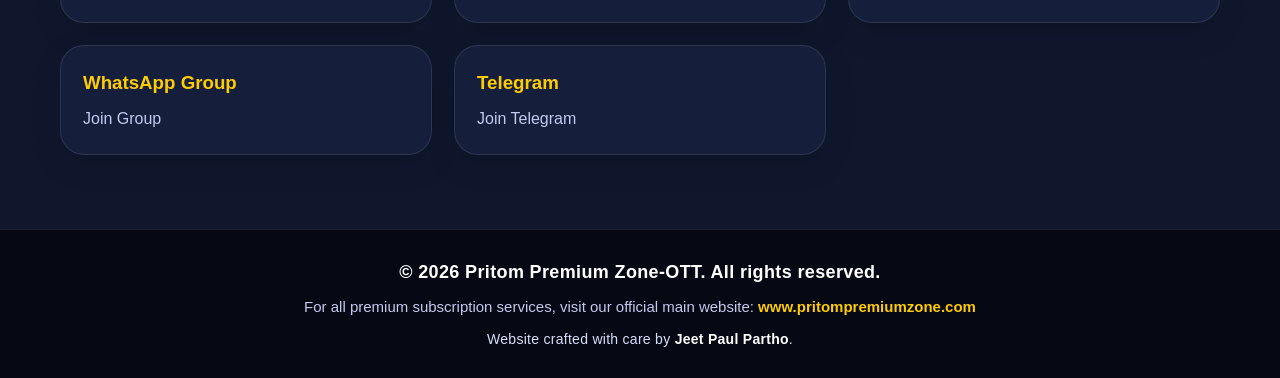
==== commit 061195c2: "Add files via upload" ====
--- a/index.html
+++ b/index.html
@@ -1,316 +1,147 @@
 <!DOCTYPE html>
-<html lang="bn">
+
+<html lang="en">
 <head>
-  <meta charset="UTF-8" />
-  <meta name="viewport" content="width=device-width, initial-scale=1.0" />
-  <title>Pritom Premium Zone-OTT</title>
-  <meta name="description" content="Pritom Premium Zone-OTT - Premium OTT subscription service in Bangladesh." />
-  <link rel="stylesheet" href="style.css" />
+<meta charset="utf-8"/>
+<meta content="width=device-width, initial-scale=1.0" name="viewport"/>
+<title>Pritom Premium Zone-OTT</title>
+<meta content="Pritom Premium Zone-OTT - Premium OTT subscription service in Bangladesh." name="description"/>
+<link href="style.css" rel="stylesheet"/>
 </head>
 <body>
-  <header class="site-header">
-    <div class="container nav-wrap">
-      <a href="#home" class="brand">
-        <span class="brand-icon">P</span>
-        <span>
-          <strong>Pritom Premium Zone</strong>
-          <small>OTT Subscription Service</small>
-        </span>
-      </a>
-      <button class="menu-btn" id="menuBtn">☰</button>
-      <nav class="nav-menu" id="navMenu">
-        <a href="#home">Home</a>
-        <a href="#packages">Packages</a>
-        <a href="payment.html" target="_blank">Payment</a>
-        <a href="payment.html" target="_blank">Order</a>
-        <a href="#contact">Contact</a>
-      </nav>
-    </div>
-  </header>
-
-  <main>
-    <section class="hero" id="home">
-      <div class="container hero-grid">
-        <div>
-          <span class="tag">Trusted Digital Subscription Service</span>
-          <h1>Premium OTT Subscription, Made Simple.</h1>
-          <p>YouTube Premium, Google One, Gemini Pro, Netflix, Amazon Prime, Spotify, Canva, CapCut and more digital subscription services with fast WhatsApp support.</p>
-          <div class="hero-actions">
-            <a href="#packages" class="btn primary">View Packages</a>
-            <a href="https://wa.me/8801581694019" target="_blank" class="btn secondary">Chat on WhatsApp</a>
-          </div>
-        </div>
-        <div class="hero-card">
-          <h2>Why Choose Us?</h2>
-          <ul>
-            <li>Fast order processing after confirmation</li>
-            <li>WhatsApp based customer support</li>
-            <li>Manual bKash/Nagad payment support</li>
-            <li>Duration-wise exact price auto calculation</li>
-            <li>Service from Wazirpur, Barisal</li>
-          </ul>
-        </div>
-      </div>
-    </section>
-
-    <section class="section" id="packages">
-      <div class="container">
-        <div class="section-head">
-          <span class="tag">Packages</span>
-          <h2>All Subscription Products</h2>
-          <p>Category অনুযায়ী সাজানো হয়েছে। Phone view-এ ২টা করে ছোট product card থাকবে।</p>
-        </div>
-        
-      <div class="category-block">
-        <h3 class="category-title">Combo Packages</h3>
-        <div class="package-grid">
-          
-          <article class="package-card">
-            <div class="package-icon">▶️</div>
-            <h3>YouTube+Google One</h3>
-            <p>YouTube Premium with Google One combo service.</p>
-            <div class="price">৳150 - ৳1800</div>
-            <div class="mini-prices"><span>1 Month: ৳150</span><span>3 Months: ৳450</span><span>6 Months: ৳900</span><span>12 Months: ৳1800</span></div>
-            <button class="btn primary full" onclick="selectPackage('YouTube+Google One')">Order Now</button>
-          </article>
-          <article class="package-card">
-            <div class="package-icon">🤖</div>
-            <h3>YouTube+Gemini Pro</h3>
-            <p>YouTube Premium with Gemini Pro combo service.</p>
-            <div class="price">৳150 - ৳1800</div>
-            <div class="mini-prices"><span>1 Month: ৳150</span><span>3 Months: ৳450</span><span>6 Months: ৳900</span><span>12 Months: ৳1800</span></div>
-            <button class="btn primary full" onclick="selectPackage('YouTube+Gemini Pro')">Order Now</button>
-          </article>
-        </div>
-      </div>
-      <div class="category-block">
-        <h3 class="category-title">AI Tools</h3>
-        <div class="package-grid">
-          
-          <article class="package-card">
-            <div class="package-icon">💬</div>
-            <h3>ChatGPT Plus</h3>
-            <p>ChatGPT Plus subscription service.</p>
-            <div class="price">৳3500</div>
-            <div class="mini-prices"><span>1 Month: ৳3500</span></div>
-            <button class="btn primary full" onclick="selectPackage('ChatGPT Plus')">Order Now</button>
-          </article>
-          <article class="package-card">
-            <div class="package-icon">☁️</div>
-            <h3>Cloud Ai</h3>
-            <p>Cloud AI premium subscription service.</p>
-            <div class="price">৳2500</div>
-            <div class="mini-prices"><span>1 Month: ৳2500</span></div>
-            <button class="btn primary full" onclick="selectPackage('Cloud Ai')">Order Now</button>
-          </article>
-          <article class="package-card">
-            <div class="package-icon">☁️</div>
-            <h3>Google One [5 TB]+ Gemini Pro</h3>
-            <p>Google One 5TB with Gemini Pro service.</p>
-            <div class="price">৳200 - ৳2400</div>
-            <div class="mini-prices"><span>1 Month: ৳200</span><span>3 Months: ৳600</span><span>6 Months: ৳1200</span><span>12 Months: ৳2400</span></div>
-            <button class="btn primary full" onclick="selectPackage('Google One [5 TB]+ Gemini Pro')">Order Now</button>
-          </article>
-          <article class="package-card">
-            <div class="package-icon">📓</div>
-            <h3>LM Notebook</h3>
-            <p>AI notebook service package.</p>
-            <div class="price">৳200 - ৳2400</div>
-            <div class="mini-prices"><span>1 Month: ৳200</span><span>3 Months: ৳600</span><span>6 Months: ৳1200</span><span>12 Months: ৳2400</span></div>
-            <button class="btn primary full" onclick="selectPackage('LM Notebook')">Order Now</button>
-          </article>
-        </div>
-      </div>
-      <div class="category-block">
-        <h3 class="category-title">Music Premium</h3>
-        <div class="package-grid">
-          
-          <article class="package-card">
-            <div class="package-icon">▶️</div>
-            <h3>YouTube Premium[Renewable]</h3>
-            <p>Renewable YouTube Premium service.</p>
-            <div class="price">৳100 - ৳1200</div>
-            <div class="mini-prices"><span>1 Month: ৳100</span><span>3 Months: ৳300</span><span>6 Months: ৳600</span><span>12 Months: ৳1200</span></div>
-            <button class="btn primary full" onclick="selectPackage('YouTube Premium[Renewable]')">Order Now</button>
-          </article>
-          <article class="package-card">
-            <div class="package-icon">🎵</div>
-            <h3>Spotify Premium</h3>
-            <p>Spotify Premium subscription service.</p>
-            <div class="price">৳200 - ৳2400</div>
-            <div class="mini-prices"><span>1 Month: ৳200</span><span>3 Months: ৳600</span><span>6 Months: ৳1200</span><span>12 Months: ৳2400</span></div>
-            <button class="btn primary full" onclick="selectPackage('Spotify Premium')">Order Now</button>
-          </article>
-          <article class="package-card">
-            <div class="package-icon">🎧</div>
-            <h3>Music Premium [Renewable]</h3>
-            <p>Renewable music premium service.</p>
-            <div class="price">৳100 - ৳1200</div>
-            <div class="mini-prices"><span>1 Month: ৳100</span><span>3 Months: ৳300</span><span>6 Months: ৳600</span><span>12 Months: ৳1200</span></div>
-            <button class="btn primary full" onclick="selectPackage('Music Premium [Renewable]')">Order Now</button>
-          </article>
-          <article class="package-card">
-            <div class="package-icon">🍎</div>
-            <h3>Apple Music</h3>
-            <p>Apple Music subscription service.</p>
-            <div class="price">৳200 - ৳2400</div>
-            <div class="mini-prices"><span>1 Month: ৳200</span><span>3 Months: ৳600</span><span>6 Months: ৳1200</span><span>12 Months: ৳2400</span></div>
-            <button class="btn primary full" onclick="selectPackage('Apple Music')">Order Now</button>
-          </article>
-        </div>
-      </div>
-      <div class="category-block">
-        <h3 class="category-title">Streaming Services</h3>
-        <div class="package-grid">
-          
-          <article class="package-card">
-            <div class="package-icon">📺</div>
-            <h3>Netflix 4k Ultra [TV Plan]</h3>
-            <p>Netflix 4K Ultra TV plan.</p>
-            <div class="price">৳400 - ৳4800</div>
-            <div class="mini-prices"><span>1 Month: ৳400</span><span>3 Months: ৳1200</span><span>6 Months: ৳2400</span><span>12 Months: ৳4800</span></div>
-            <button class="btn primary full" onclick="selectPackage('Netflix 4k Ultra [TV Plan]')">Order Now</button>
-          </article>
-          <article class="package-card">
-            <div class="package-icon">🎬</div>
-            <h3>Netflix 4k Ultra [[Phone/PC/iOS Plan]]</h3>
-            <p>Netflix 4K Ultra Phone/PC/iOS plan.</p>
-            <div class="price">৳360 - ৳4320</div>
-            <div class="mini-prices"><span>1 Month: ৳360</span><span>3 Months: ৳1080</span><span>6 Months: ৳2160</span><span>12 Months: ৳4320</span></div>
-            <button class="btn primary full" onclick="selectPackage('Netflix 4k Ultra [[Phone/PC/iOS Plan]]')">Order Now</button>
-          </article>
-          <article class="package-card">
-            <div class="package-icon">📺</div>
-            <h3>Amazon Prime Video [Phone/PC/iOS Plan]</h3>
-            <p>Amazon Prime Video Phone/PC/iOS plan.</p>
-            <div class="price">৳150 - ৳1800</div>
-            <div class="mini-prices"><span>1 Month: ৳150</span><span>3 Months: ৳450</span><span>6 Months: ৳900</span><span>12 Months: ৳1800</span></div>
-            <button class="btn primary full" onclick="selectPackage('Amazon Prime Video [Phone/PC/iOS Plan]')">Order Now</button>
-          </article>
-          <article class="package-card">
-            <div class="package-icon">🎞️</div>
-            <h3>Bongo BD</h3>
-            <p>Bongo BD premium service.</p>
-            <div class="price">৳200 - ৳2400</div>
-            <div class="mini-prices"><span>1 Month: ৳200</span><span>3 Months: ৳600</span><span>6 Months: ৳1200</span><span>12 Months: ৳2400</span></div>
-            <button class="btn primary full" onclick="selectPackage('Bongo BD')">Order Now</button>
-          </article>
-          <article class="package-card">
-            <div class="package-icon">🎥</div>
-            <h3>Hoichoi Premium</h3>
-            <p>Hoichoi Premium subscription service.</p>
-            <div class="price">৳200 - ৳2400</div>
-            <div class="mini-prices"><span>1 Month: ৳200</span><span>3 Months: ৳600</span><span>6 Months: ৳1200</span><span>12 Months: ৳2400</span></div>
-            <button class="btn primary full" onclick="selectPackage('Hoichoi Premium')">Order Now</button>
-          </article>
-          <article class="package-card">
-            <div class="package-icon">📺</div>
-            <h3>Amazon Prime Video [TV Plan]</h3>
-            <p>Amazon Prime Video TV plan.</p>
-            <div class="price">৳200 - ৳2400</div>
-            <div class="mini-prices"><span>1 Month: ৳200</span><span>3 Months: ৳600</span><span>6 Months: ৳1200</span><span>12 Months: ৳2400</span></div>
-            <button class="btn primary full" onclick="selectPackage('Amazon Prime Video [TV Plan]')">Order Now</button>
-          </article>
-          <article class="package-card">
-            <div class="package-icon">🎞️</div>
-            <h3>Chorki Premium</h3>
-            <p>Chorki Premium subscription service.</p>
-            <div class="price">৳200 - ৳2400</div>
-            <div class="mini-prices"><span>1 Month: ৳200</span><span>3 Months: ৳600</span><span>6 Months: ৳1200</span><span>12 Months: ৳2400</span></div>
-            <button class="btn primary full" onclick="selectPackage('Chorki Premium')">Order Now</button>
-          </article>
-          <article class="package-card">
-            <div class="package-icon">🍿</div>
-            <h3>Crunchyroll Premium</h3>
-            <p>Crunchyroll Premium subscription service.</p>
-            <div class="price">৳150 - ৳1800</div>
-            <div class="mini-prices"><span>1 Month: ৳150</span><span>3 Months: ৳450</span><span>6 Months: ৳900</span><span>12 Months: ৳1800</span></div>
-            <button class="btn primary full" onclick="selectPackage('Crunchyroll Premium')">Order Now</button>
-          </article>
-        </div>
-      </div>
-      <div class="category-block">
-        <h3 class="category-title">IPTV</h3>
-        <div class="package-grid">
-          
-          <article class="package-card">
-            <div class="package-icon">🌐</div>
-            <h3>IP TV [Global]</h3>
-            <p>Global IPTV service.</p>
-            <div class="price">৳1000</div>
-            <div class="mini-prices"><span>12 Months: ৳1000</span></div>
-            <button class="btn primary full" onclick="selectPackage('IP TV [Global]')">Order Now</button>
-          </article>
-        </div>
-      </div>
-      <div class="category-block">
-        <h3 class="category-title">Software &amp; Productivity</h3>
-        <div class="package-grid">
-          
-          <article class="package-card">
-            <div class="package-icon">💻</div>
-            <h3>Microsoft Office 365 With 1 TB Cloud Storage One Mail</h3>
-            <p>Microsoft Office 365 with 1TB cloud storage, one mail package.</p>
-            <div class="price">৳2000</div>
-            <div class="mini-prices"><span>12 Months: ৳2000</span></div>
-            <button class="btn primary full" onclick="selectPackage('Microsoft Office 365 With 1 TB Cloud Storage One Mail')">Order Now</button>
-          </article>
-        </div>
-      </div>
-      <div class="category-block">
-        <h3 class="category-title">Video Editing &amp; Design</h3>
-        <div class="package-grid">
-          
-          <article class="package-card">
-            <div class="package-icon">✂️</div>
-            <h3>CapCut Pro</h3>
-            <p>CapCut Pro video editing subscription.</p>
-            <div class="price">৳400 - ৳4800</div>
-            <div class="mini-prices"><span>1 Month: ৳400</span><span>3 Months: ৳1200</span><span>6 Months: ৳2400</span><span>12 Months: ৳4800</span></div>
-            <button class="btn primary full" onclick="selectPackage('CapCut Pro')">Order Now</button>
-          </article>
-          <article class="package-card">
-            <div class="package-icon">🎨</div>
-            <h3>Canva Pro</h3>
-            <p>Canva Pro design subscription.</p>
-            <div class="price">৳150</div>
-            <div class="mini-prices"><span>12 Months: ৳150</span></div>
-            <button class="btn primary full" onclick="selectPackage('Canva Pro')">Order Now</button>
-          </article>
-        </div>
-      </div>
-      </div>
-    </section>
-
-    <section class="section dark-section" id="contact">
-      <div class="container">
-        <div class="section-head">
-          <span class="tag">Contact</span>
-          <h2>Contact Information</h2>
-        </div>
-        <div class="contact-grid">
-          <div class="contact-card"><h3>Owner</h3><p>Pritom Paul</p></div>
-          <div class="contact-card"><h3>WhatsApp</h3><a href="https://wa.me/8801581694019" target="_blank">+8801581694019</a></div>
-          <div class="contact-card"><h3>Contact Number</h3><a href="tel:+8801581694019">+8801581694019</a></div>
-          <div class="contact-card"><h3>Address</h3><p>Wazirpur, Barisal</p></div>
-          <div class="contact-card"><h3>Facebook</h3><a href="https://facebook.com/pritomprimiumzoneott" target="_blank">Open Page</a></div>
-          <div class="contact-card"><h3>Instagram</h3><a href="https://www.instagram.com/pritompremiumzone1?igsh=MXJjbnZ0OGJhaTJrMA==" target="_blank">Open Instagram</a></div>
-          <div class="contact-card"><h3>WhatsApp Group</h3><a href="https://chat.whatsapp.com/Hv9sTdpQk4C9olyTNZqbUu" target="_blank">Join Group</a></div>
-          <div class="contact-card"><h3>Telegram</h3><a href="https://t.me/pritompremiumzone" target="_blank">Join Telegram</a></div>
-        </div>
-      </div>
-    </section>
-  </main>
-
-  <footer class="footer"><div class="container">© 2026 Pritom Premium Zone-OTT. Domain: www.pritompremiumzone.com</div></footer>
-
-  <a href="https://wa.me/8801581694019" class="whatsapp-float" target="_blank" aria-label="WhatsApp Chat">
-    <svg viewBox="0 0 32 32" aria-hidden="true"><path d="M16 3C9 3 3.5 8.6 3.5 15.5c0 2.3.6 4.5 1.8 6.4L3.4 28.8l7-1.8c1.7.9 3.6 1.3 5.6 1.3 6.9 0 12.5-5.6 12.5-12.5S22.9 3 16 3zm5.7 15.4c-.3-.2-1.9-.9-2.1-1s-.5-.2-.7.2-.8 1-1 1.2-.4.2-.7.1c-.3-.2-1.3-.5-2.5-1.6-.9-.8-1.6-1.9-1.8-2.2-.2-.3 0-.5.1-.7.2-.1.3-.3.5-.5s.2-.3.3-.5 0-.4 0-.6-.7-1.6-.9-2.2c-.2-.6-.5-.5-.7-.5h-.6c-.2 0-.5.1-.8.4s-1 1-1 2.4 1.1 2.8 1.2 3c.2.2 2.1 3.2 5.1 4.5.7.3 1.2.5 1.7.6.7.2 1.3.2 1.8.1.6-.1 1.9-.8 2.1-1.5s.3-1.3.2-1.5-.2-.2-.5-.4z"/></svg>
-  </a>
-
-  <script>
-    const PRODUCT_PRICES = {"YouTube+Google One": {"1 Month": 150, "3 Months": 450, "6 Months": 900, "12 Months": 1800}, "YouTube+Gemini Pro": {"1 Month": 150, "3 Months": 450, "6 Months": 900, "12 Months": 1800}, "ChatGPT Plus": {"1 Month": 3500}, "Cloud Ai": {"1 Month": 2500}, "Google One [5 TB]+ Gemini Pro": {"1 Month": 200, "3 Months": 600, "6 Months": 1200, "12 Months": 2400}, "LM Notebook": {"1 Month": 200, "3 Months": 600, "6 Months": 1200, "12 Months": 2400}, "YouTube Premium[Renewable]": {"1 Month": 100, "3 Months": 300, "6 Months": 600, "12 Months": 1200}, "Spotify Premium": {"1 Month": 200, "3 Months": 600, "6 Months": 1200, "12 Months": 2400}, "Music Premium [Renewable]": {"1 Month": 100, "3 Months": 300, "6 Months": 600, "12 Months": 1200}, "Apple Music": {"1 Month": 200, "3 Months": 600, "6 Months": 1200, "12 Months": 2400}, "Netflix 4k Ultra [TV Plan]": {"1 Month": 400, "3 Months": 1200, "6 Months": 2400, "12 Months": 4800}, "Netflix 4k Ultra [[Phone/PC/iOS Plan]]": {"1 Month": 360, "3 Months": 1080, "6 Months": 2160, "12 Months": 4320}, "Amazon Prime Video [Phone/PC/iOS Plan]": {"1 Month": 150, "3 Months": 450, "6 Months": 900, "12 Months": 1800}, "Bongo BD": {"1 Month": 200, "3 Months": 600, "6 Months": 1200, "12 Months": 2400}, "Hoichoi Premium": {"1 Month": 200, "3 Months": 600, "6 Months": 1200, "12 Months": 2400}, "Amazon Prime Video [TV Plan]": {"1 Month": 200, "3 Months": 600, "6 Months": 1200, "12 Months": 2400}, "Chorki Premium": {"1 Month": 200, "3 Months": 600, "6 Months": 1200, "12 Months": 2400}, "Crunchyroll Premium": {"1 Month": 150, "3 Months": 450, "6 Months": 900, "12 Months": 1800}, "IP TV [Global]": {"12 Months": 1000}, "Microsoft Office 365 With 1 TB Cloud Storage One Mail": {"12 Months": 2000}, "CapCut Pro": {"1 Month": 400, "3 Months": 1200, "6 Months": 2400, "12 Months": 4800}, "Canva Pro": {"12 Months": 150}};
+<header class="site-header">
+<div class="container nav-wrap">
+<a class="brand" href="#home">
+<span class="brand-icon">P</span>
+<span>
+<strong>Pritom Premium Zone</strong>
+<small>OTT Subscription Service</small>
+</span>
+</a>
+<button class="menu-btn" id="menuBtn">☰</button>
+<nav class="nav-menu" id="navMenu">
+<a href="#home">Home</a>
+<a href="#packages">Packages</a>
+<a href="payment.html" target="_blank">Payment</a>
+<a href="payment.html" target="_blank">Order</a>
+<a href="#contact">Contact</a>
+</nav>
+</div>
+</header>
+<main>
+<section class="hero" id="home">
+<div class="container hero-grid">
+<div>
+<span class="tag">Trusted Digital Subscription Service</span>
+<h1>Premium OTT Subscription, Made Simple.</h1>
+<p>YouTube Premium, Netflix, Amazon Prime Video, Chorki, Hoichoi, Bongo, Crunchyroll, Spotify, Apple Music and more OTT subscriptions with fast WhatsApp support.</p>
+<div class="hero-actions">
+<a class="btn primary" href="#packages">View Packages</a>
+<a class="btn secondary" href="https://wa.me/8801581694019" target="_blank">Chat on WhatsApp</a>
+</div>
+</div>
+<div class="hero-card about-card"><h2>About This Website</h2><p>This website is a part of Pritom Premium Zone. Only OTT subscriptions will be sold through this website.</p><p>For all types of premium subscriptions, please visit our main website.</p><a class="main-site-link" href="https://www.pritompremiumzone.com" target="_blank">www.pritompremiumzone.com</a><p class="about-note">All complete information is provided at the bottom of this website.</p></div>
+</div>
+</section>
+<section class="section" id="packages">
+<div class="container">
+<div class="section-head">
+<span class="tag">Packages</span>
+<h2>All OTT Subscription Products</h2>
+</div><div class="category-block compact-category"><h3 class="category-title">Featured Products</h3><div class="package-grid compact-grid"><article class="package-card">
+<div class="package-icon"><img alt="YouTube Premium[Renewable] logo" loading="lazy" src="assets/logos/youtube.png"/></div>
+<h3>YouTube Premium[Renewable]</h3>
+<div class="price">৳100 - ৳1200</div>
+<button class="btn primary full" onclick='selectPackage("YouTube Premium[Renewable]")'>Order Now</button>
+</article><article class="package-card">
+<div class="package-icon"><img alt="Netflix 4k Ultra [TV Plan] logo" loading="lazy" src="assets/logos/netflix.png"/></div>
+<h3>Netflix 4k Ultra [TV Plan]</h3>
+<div class="price">৳400 - ৳4800</div>
+<button class="btn primary full" onclick='selectPackage("Netflix 4k Ultra [TV Plan]")'>Order Now</button>
+</article><article class="package-card">
+<div class="package-icon"><img alt="Amazon Prime Video [TV Plan] logo" loading="lazy" src="assets/logos/amazon-prime.png"/></div>
+<h3>Amazon Prime Video [TV Plan]</h3>
+<div class="price">৳200 - ৳2400</div>
+<button class="btn primary full" onclick='selectPackage("Amazon Prime Video [TV Plan]")'>Order Now</button>
+</article></div></div><div class="category-block compact-category"><h3 class="category-title">OTT Streaming Services</h3><div class="package-grid compact-grid"><article class="package-card">
+<div class="package-icon"><img alt="Netflix 4k Ultra [[Phone/PC/iOS Plan]] logo" loading="lazy" src="assets/logos/netflix.png"/></div>
+<h3>Netflix 4k Ultra [[Phone/PC/iOS Plan]]</h3>
+<div class="price">৳360 - ৳4320</div>
+<button class="btn primary full" onclick='selectPackage("Netflix 4k Ultra [[Phone/PC/iOS Plan]]")'>Order Now</button>
+</article><article class="package-card">
+<div class="package-icon"><img alt="Amazon Prime Video [Phone/PC/iOS Plan] logo" loading="lazy" src="assets/logos/amazon-prime.png"/></div>
+<h3>Amazon Prime Video [Phone/PC/iOS Plan]</h3>
+<div class="price">৳150 - ৳1800</div>
+<button class="btn primary full" onclick='selectPackage("Amazon Prime Video [Phone/PC/iOS Plan]")'>Order Now</button>
+</article><article class="package-card">
+<div class="package-icon"><img alt="Bongo BD logo" loading="lazy" src="assets/logos/bongo.png"/></div>
+<h3>Bongo BD</h3>
+<div class="price">৳200 - ৳2400</div>
+<button class="btn primary full" onclick='selectPackage("Bongo BD")'>Order Now</button>
+</article><article class="package-card">
+<div class="package-icon"><img alt="Hoichoi Premium logo" loading="lazy" src="assets/logos/hoichoi.png"/></div>
+<h3>Hoichoi Premium</h3>
+<div class="price">৳200 - ৳2400</div>
+<button class="btn primary full" onclick='selectPackage("Hoichoi Premium")'>Order Now</button>
+</article><article class="package-card">
+<div class="package-icon"><img alt="Chorki Premium logo" loading="lazy" src="assets/logos/chorki.png"/></div>
+<h3>Chorki Premium</h3>
+<div class="price">৳200 - ৳2400</div>
+<button class="btn primary full" onclick='selectPackage("Chorki Premium")'>Order Now</button>
+</article><article class="package-card">
+<div class="package-icon"><img alt="Crunchyroll Premium logo" loading="lazy" src="assets/logos/crunchyroll.png"/></div>
+<h3>Crunchyroll Premium</h3>
+<div class="price">৳150 - ৳1800</div>
+<button class="btn primary full" onclick='selectPackage("Crunchyroll Premium")'>Order Now</button>
+</article><article class="package-card">
+<div class="package-icon"><img alt="IP TV [Global] logo" loading="lazy" src="assets/logos/iptv.png"/></div>
+<h3>IP TV [Global]</h3>
+<div class="price">৳1000</div>
+<button class="btn primary full" onclick='selectPackage("IP TV [Global]")'>Order Now</button>
+</article></div></div><div class="category-block compact-category"><h3 class="category-title">Music Streaming</h3><div class="package-grid compact-grid"><article class="package-card">
+<div class="package-icon"><img alt="Spotify Premium logo" loading="lazy" src="assets/logos/spotify.png"/></div>
+<h3>Spotify Premium</h3>
+<div class="price">৳200 - ৳2400</div>
+<button class="btn primary full" onclick='selectPackage("Spotify Premium")'>Order Now</button>
+</article><article class="package-card">
+<div class="package-icon"><img alt="Music Premium [Renewable] logo" loading="lazy" src="assets/logos/youtube-music.png"/></div>
+<h3>Music Premium [Renewable]</h3>
+<div class="price">৳100 - ৳1200</div>
+<button class="btn primary full" onclick='selectPackage("Music Premium [Renewable]")'>Order Now</button>
+</article><article class="package-card">
+<div class="package-icon"><img alt="Apple Music logo" loading="lazy" src="assets/logos/apple-music.png"/></div>
+<h3>Apple Music</h3>
+<div class="price">৳200 - ৳2400</div>
+<button class="btn primary full" onclick='selectPackage("Apple Music")'>Order Now</button>
+</article></div></div>
+</div>
+</section>
+<section class="section dark-section" id="contact">
+<div class="container">
+<div class="section-head">
+<span class="tag">Contact</span>
+<h2>Contact Information</h2>
+</div>
+<div class="contact-grid">
+<div class="contact-card"><h3>Owner</h3><p>Pritom Paul</p></div>
+<div class="contact-card"><h3>WhatsApp</h3><a href="https://wa.me/8801581694019" target="_blank">+8801581694019</a></div>
+<div class="contact-card"><h3>Contact Number</h3><a href="tel:+8801581694019">+8801581694019</a></div>
+<div class="contact-card"><h3>Address</h3><p>Wazirpur, Barisal</p></div>
+<div class="contact-card"><h3>Facebook</h3><a href="https://facebook.com/pritomprimiumzoneott" target="_blank">Open Page</a></div>
+<div class="contact-card"><h3>Instagram</h3><a href="https://www.instagram.com/pritompremiumzone1?igsh=MXJjbnZ0OGJhaTJrMA==" target="_blank">Open Instagram</a></div>
+<div class="contact-card"><h3>WhatsApp Group</h3><a href="https://chat.whatsapp.com/Hv9sTdpQk4C9olyTNZqbUu" target="_blank">Join Group</a></div>
+<div class="contact-card"><h3>Telegram</h3><a href="https://t.me/pritompremiumzone" target="_blank">Join Telegram</a></div>
+</div>
+</div>
+</section>
+</main>
+<footer class="footer"><div class="container footer-box"><p class="footer-main">© 2026 Pritom Premium Zone-OTT. All rights reserved.</p><p class="footer-sub">For all premium subscription services, visit our official main website: <a href="https://www.pritompremiumzone.com" target="_blank">www.pritompremiumzone.com</a></p><p class="footer-credit">Website crafted with care by <strong>Jeet Paul Partho</strong>.</p></div></footer>
+<a aria-label="WhatsApp Chat" class="whatsapp-float" href="https://wa.me/8801581694019" target="_blank">
+<svg aria-hidden="true" viewbox="0 0 32 32"><path d="M16 3C9 3 3.5 8.6 3.5 15.5c0 2.3.6 4.5 1.8 6.4L3.4 28.8l7-1.8c1.7.9 3.6 1.3 5.6 1.3 6.9 0 12.5-5.6 12.5-12.5S22.9 3 16 3zm5.7 15.4c-.3-.2-1.9-.9-2.1-1s-.5-.2-.7.2-.8 1-1 1.2-.4.2-.7.1c-.3-.2-1.3-.5-2.5-1.6-.9-.8-1.6-1.9-1.8-2.2-.2-.3 0-.5.1-.7.2-.1.3-.3.5-.5s.2-.3.3-.5 0-.4 0-.6-.7-1.6-.9-2.2c-.2-.6-.5-.5-.7-.5h-.6c-.2 0-.5.1-.8.4s-1 1-1 2.4 1.1 2.8 1.2 3c.2.2 2.1 3.2 5.1 4.5.7.3 1.2.5 1.7.6.7.2 1.3.2 1.8.1.6-.1 1.9-.8 2.1-1.5s.3-1.3.2-1.5-.2-.2-.5-.4z"></path></svg>
+</a>
+<script>
+    const PRODUCT_PRICES = {"YouTube Premium[Renewable]": {"1 Month": 100, "3 Months": 300, "6 Months": 600, "12 Months": 1200}, "Netflix 4k Ultra [TV Plan]": {"1 Month": 400, "3 Months": 1200, "6 Months": 2400, "12 Months": 4800}, "Amazon Prime Video [TV Plan]": {"1 Month": 200, "3 Months": 600, "6 Months": 1200, "12 Months": 2400}, "Netflix 4k Ultra [[Phone/PC/iOS Plan]]": {"1 Month": 360, "3 Months": 1080, "6 Months": 2160, "12 Months": 4320}, "Amazon Prime Video [Phone/PC/iOS Plan]": {"1 Month": 150, "3 Months": 450, "6 Months": 900, "12 Months": 1800}, "Bongo BD": {"1 Month": 200, "3 Months": 600, "6 Months": 1200, "12 Months": 2400}, "Hoichoi Premium": {"1 Month": 200, "3 Months": 600, "6 Months": 1200, "12 Months": 2400}, "Chorki Premium": {"1 Month": 200, "3 Months": 600, "6 Months": 1200, "12 Months": 2400}, "Crunchyroll Premium": {"1 Month": 150, "3 Months": 450, "6 Months": 900, "12 Months": 1800}, "IP TV [Global]": {"12 Months": 1000}, "Spotify Premium": {"1 Month": 200, "3 Months": 600, "6 Months": 1200, "12 Months": 2400}, "Music Premium [Renewable]": {"1 Month": 100, "3 Months": 300, "6 Months": 600, "12 Months": 1200}, "Apple Music": {"1 Month": 200, "3 Months": 600, "6 Months": 1200, "12 Months": 2400}};
   </script>
-  <script src="script.js"></script>
+<script src="script.js"></script>
 </body>
 </html>
--- a/style.css
+++ b/style.css
@@ -1 +1,297 @@
-*{margin:0;padding:0;box-sizing:border-box}:root{--bg:#090d1a;--bg-2:#10172d;--card:#151e3b;--text:#fff;--muted:#c4c9ee;--gold:#ffcc00;--orange:#ff7b00;--border:rgba(255,255,255,.1);--shadow:0 18px 55px rgba(0,0,0,.35)}html{scroll-behavior:smooth}body{background:var(--bg);color:var(--text);font-family:Arial,Helvetica,sans-serif;line-height:1.6}a{color:inherit;text-decoration:none}button,input,textarea,select{font-family:inherit}.container{width:min(1160px,92%);margin:0 auto}.site-header{position:sticky;top:0;z-index:1000;background:rgba(9,13,26,.94);border-bottom:1px solid var(--border);backdrop-filter:blur(12px)}.nav-wrap{min-height:76px;display:flex;align-items:center;justify-content:space-between;gap:24px}.brand{display:flex;align-items:center;gap:12px}.brand-icon{width:44px;height:44px;display:grid;place-items:center;background:linear-gradient(135deg,var(--gold),var(--orange));color:#111;border-radius:15px;font-weight:900;font-size:24px}.brand strong,.brand small{display:block}.brand strong{font-size:21px;color:var(--gold);line-height:1.1}.brand small{color:var(--muted);font-size:12px}.nav-menu{display:flex;align-items:center;gap:22px}.nav-menu a{color:#f1f1f1;font-size:15px;transition:.25s}.nav-menu a:hover{color:var(--gold)}.menu-btn{display:none;border:1px solid var(--border);background:transparent;color:var(--text);border-radius:10px;padding:8px 12px;font-size:22px;cursor:pointer}.hero{padding:88px 0 68px;background:radial-gradient(circle at top left,rgba(255,204,0,.18),transparent 32%),radial-gradient(circle at bottom right,rgba(255,123,0,.14),transparent 36%)}.hero-grid{display:grid;grid-template-columns:1.15fr .85fr;gap:38px;align-items:center}.tag{display:inline-block;padding:8px 14px;border-radius:999px;background:rgba(255,255,255,.08);color:var(--gold);font-size:14px;margin-bottom:16px;border:1px solid rgba(255,255,255,.08)}.hero h1{font-size:clamp(38px,6vw,66px);line-height:1.05;margin-bottom:18px;letter-spacing:-1px}.hero p{color:var(--muted);font-size:17px;max-width:650px;margin-bottom:26px}.hero-actions{display:flex;gap:14px;flex-wrap:wrap;margin-bottom:28px}.btn{display:inline-flex;justify-content:center;align-items:center;min-height:46px;padding:12px 20px;border-radius:999px;font-weight:700;border:none;cursor:pointer;transition:.25s;font-size:15px}.btn.primary{background:linear-gradient(135deg,var(--gold),var(--orange));color:#111}.btn.secondary{border:1px solid var(--gold);color:var(--gold);background:transparent}.btn:hover{transform:translateY(-2px);box-shadow:0 12px 28px rgba(255,170,0,.22)}.btn.full{width:100%}.hero-card,.package-card,.contact-card,.order-box,details,.payment-card,.payment-note{background:var(--card);border:1px solid var(--border);border-radius:24px;box-shadow:0 10px 30px rgba(0,0,0,.15)}.hero-card{padding:28px}.hero-card h2{color:var(--gold);margin-bottom:18px}.hero-card ul{list-style:none}.hero-card li{padding:12px 0;color:#f0f2ff;border-bottom:1px solid rgba(255,255,255,.08)}.hero-card li:before{content:"✓ ";color:var(--gold);font-weight:900}.section{padding:74px 0}.dark-section{background:var(--bg-2)}.section-head{text-align:center;margin-bottom:38px}.section-head h2{font-size:clamp(30px,4vw,42px);margin-bottom:8px}.section-head p{color:var(--muted)}.category-block{margin:34px 0}.category-title{color:var(--gold);font-size:28px;margin-bottom:16px;border-left:5px solid var(--gold);padding-left:12px}.package-grid,.contact-grid,.payment-grid{display:grid;grid-template-columns:repeat(3,minmax(0,1fr));gap:22px}.payment-grid{grid-template-columns:repeat(2,minmax(0,1fr));max-width:780px;margin:0 auto}.payment-card{padding:24px;text-align:center}.payment-icon{font-size:34px;margin-bottom:10px}.payment-card h3{color:var(--gold)}.payment-number{font-size:25px;font-weight:900;margin:10px 0 16px}.copy-btn{border:1px solid var(--gold);background:transparent;color:var(--gold);border-radius:999px;padding:9px 14px;cursor:pointer;font-weight:700}.payment-note{max-width:780px;margin:18px auto 0;padding:16px;color:var(--muted)}.payment-note strong{color:var(--gold)}.package-card{padding:24px;transition:.25s}.package-card:hover{transform:translateY(-5px);border-color:rgba(255,204,0,.45)}.package-icon{width:54px;height:54px;display:grid;place-items:center;background:rgba(255,204,0,.12);border-radius:18px;font-size:25px;margin-bottom:16px}.package-card h3{color:var(--gold);font-size:21px;margin-bottom:8px}.package-card p{color:var(--muted);font-size:15px;margin-bottom:14px}.price{font-size:19px;font-weight:800;margin-bottom:10px}.mini-prices{display:grid;grid-template-columns:1fr 1fr;gap:5px;margin:12px 0 16px}.mini-prices span{font-size:12px;color:#dfe2ff;background:rgba(255,255,255,.06);padding:5px;border-radius:8px}.order-box{max-width:850px;margin:0 auto;padding:28px}.form-grid{display:grid;grid-template-columns:1fr 1fr;gap:16px}.full-row{grid-column:1/-1}label{display:block;color:var(--gold);font-size:14px;font-weight:800;margin-bottom:7px}input,select,textarea{width:100%;padding:13px 14px;border-radius:13px;border:1px solid rgba(255,255,255,.14);background:#090d1a;color:var(--text);outline:none;font-size:15px}input[readonly]{opacity:.85}textarea{min-height:105px;resize:vertical}.contact-card{padding:22px}.contact-card h3{color:var(--gold);margin-bottom:8px}.contact-card p,.contact-card a{color:var(--muted);word-break:break-word}.footer{background:#060914;padding:28px 0;border-top:1px solid var(--border);color:var(--muted);text-align:center}.whatsapp-float{position:fixed;right:18px;bottom:18px;width:58px;height:58px;border-radius:50%;background:#25d366;color:#fff;display:grid;place-items:center;box-shadow:0 0 0 10px rgba(37,211,102,.1),0 0 0 20px rgba(37,211,102,.05),var(--shadow);z-index:999}.whatsapp-float svg{width:34px;height:34px;fill:#fff}@media(max-width:980px){.hero-grid{grid-template-columns:1fr}.package-grid,.contact-grid{grid-template-columns:repeat(2,minmax(0,1fr));gap:14px}.payment-grid{grid-template-columns:repeat(2,minmax(0,1fr))}.nav-menu{position:absolute;left:0;right:0;top:76px;display:none;flex-direction:column;padding:20px;background:#090d1a;border-bottom:1px solid var(--border)}.nav-menu.active{display:flex}.menu-btn{display:block}}@media(max-width:600px){.container{width:min(100%,94%)}.brand strong{font-size:16px}.brand small{font-size:10px}.brand-icon{width:38px;height:38px;font-size:21px}.hero{padding:48px 0 42px}.hero h1{font-size:34px}.hero p{font-size:14px}.hero-card,.order-box{border-radius:18px;padding:18px}.form-grid{grid-template-columns:1fr}.full-row{grid-column:auto}.hero-actions .btn{width:100%}.section{padding:48px 0}.section-head{margin-bottom:22px}.section-head h2{font-size:26px}.section-head p{font-size:13px}.category-title{font-size:22px}.package-grid,.contact-grid{grid-template-columns:repeat(2,minmax(0,1fr))!important;gap:10px}.payment-grid{grid-template-columns:1fr;gap:12px}.payment-card{padding:17px}.payment-number{font-size:22px}.package-card,.contact-card{padding:11px;border-radius:15px}.package-icon{width:32px;height:32px;font-size:15px;border-radius:10px;margin-bottom:8px}.package-card h3{font-size:13px;line-height:1.28;margin-bottom:6px}.package-card p{font-size:10px;line-height:1.35;margin-bottom:8px}.price{font-size:12px;margin-bottom:8px}.mini-prices{grid-template-columns:1fr;gap:3px;margin:8px 0 10px}.mini-prices span{font-size:9px;padding:3px}.package-card .btn{min-height:31px;padding:7px 5px;font-size:10px}.contact-card h3{font-size:12px}.contact-card p,.contact-card a{font-size:10px}}+*{margin:0;padding:0;box-sizing:border-box}:root{--bg:#090d1a;--bg-2:#10172d;--card:#151e3b;--text:#fff;--muted:#c4c9ee;--gold:#ffcc00;--orange:#ff7b00;--border:rgba(255,255,255,.1);--shadow:0 18px 55px rgba(0,0,0,.35)}html{scroll-behavior:smooth}body{background:var(--bg);color:var(--text);font-family:Arial,Helvetica,sans-serif;line-height:1.6}a{color:inherit;text-decoration:none}button,input,textarea,select{font-family:inherit}.container{width:min(1160px,92%);margin:0 auto}.site-header{position:sticky;top:0;z-index:1000;background:rgba(9,13,26,.94);border-bottom:1px solid var(--border);backdrop-filter:blur(12px)}.nav-wrap{min-height:76px;display:flex;align-items:center;justify-content:space-between;gap:24px}.brand{display:flex;align-items:center;gap:12px}.brand-icon{width:44px;height:44px;display:grid;place-items:center;background:linear-gradient(135deg,var(--gold),var(--orange));color:#111;border-radius:15px;font-weight:900;font-size:24px}.brand strong,.brand small{display:block}.brand strong{font-size:21px;color:var(--gold);line-height:1.1}.brand small{color:var(--muted);font-size:12px}.nav-menu{display:flex;align-items:center;gap:22px}.nav-menu a{color:#f1f1f1;font-size:15px;transition:.25s}.nav-menu a:hover{color:var(--gold)}.menu-btn{display:none;border:1px solid var(--border);background:transparent;color:var(--text);border-radius:10px;padding:8px 12px;font-size:22px;cursor:pointer}.hero{padding:88px 0 68px;background:radial-gradient(circle at top left,rgba(255,204,0,.18),transparent 32%),radial-gradient(circle at bottom right,rgba(255,123,0,.14),transparent 36%)}.hero-grid{display:grid;grid-template-columns:1.15fr .85fr;gap:38px;align-items:center}.tag{display:inline-block;padding:8px 14px;border-radius:999px;background:rgba(255,255,255,.08);color:var(--gold);font-size:14px;margin-bottom:16px;border:1px solid rgba(255,255,255,.08)}.hero h1{font-size:clamp(38px,6vw,66px);line-height:1.05;margin-bottom:18px;letter-spacing:-1px}.hero p{color:var(--muted);font-size:17px;max-width:650px;margin-bottom:26px}.hero-actions{display:flex;gap:14px;flex-wrap:wrap;margin-bottom:28px}.btn{display:inline-flex;justify-content:center;align-items:center;min-height:46px;padding:12px 20px;border-radius:999px;font-weight:700;border:none;cursor:pointer;transition:.25s;font-size:15px}.btn.primary{background:linear-gradient(135deg,var(--gold),var(--orange));color:#111}.btn.secondary{border:1px solid var(--gold);color:var(--gold);background:transparent}.btn:hover{transform:translateY(-2px);box-shadow:0 12px 28px rgba(255,170,0,.22)}.btn.full{width:100%}.hero-card,.package-card,.contact-card,.order-box,details,.payment-card,.payment-note{background:var(--card);border:1px solid var(--border);border-radius:24px;box-shadow:0 10px 30px rgba(0,0,0,.15)}.hero-card{padding:28px}.hero-card h2{color:var(--gold);margin-bottom:18px}.hero-card ul{list-style:none}.hero-card li{padding:12px 0;color:#f0f2ff;border-bottom:1px solid rgba(255,255,255,.08)}.hero-card li:before{content:"✓ ";color:var(--gold);font-weight:900}.section{padding:74px 0}.dark-section{background:var(--bg-2)}.section-head{text-align:center;margin-bottom:38px}.section-head h2{font-size:clamp(30px,4vw,42px);margin-bottom:8px}.section-head p{color:var(--muted)}.category-block{margin:34px 0}.category-title{color:var(--gold);font-size:28px;margin-bottom:16px;border-left:5px solid var(--gold);padding-left:12px}.package-grid,.contact-grid,.payment-grid{display:grid;grid-template-columns:repeat(3,minmax(0,1fr));gap:22px}.payment-grid{grid-template-columns:repeat(2,minmax(0,1fr));max-width:780px;margin:0 auto}.payment-card{padding:24px;text-align:center}.payment-icon{font-size:34px;margin-bottom:10px}.payment-card h3{color:var(--gold)}.payment-number{font-size:25px;font-weight:900;margin:10px 0 16px}.copy-btn{border:1px solid var(--gold);background:transparent;color:var(--gold);border-radius:999px;padding:9px 14px;cursor:pointer;font-weight:700}.payment-note{max-width:780px;margin:18px auto 0;padding:16px;color:var(--muted)}.payment-note strong{color:var(--gold)}.package-card{padding:24px;transition:.25s}.package-card:hover{transform:translateY(-5px);border-color:rgba(255,204,0,.45)}.package-icon{width:54px;height:54px;display:grid;place-items:center;background:rgba(255,204,0,.12);border-radius:18px;font-size:25px;margin-bottom:16px}.package-card h3{color:var(--gold);font-size:21px;margin-bottom:8px}.package-card p{color:var(--muted);font-size:15px;margin-bottom:14px}.price{font-size:19px;font-weight:800;margin-bottom:10px}.mini-prices{display:grid;grid-template-columns:1fr 1fr;gap:5px;margin:12px 0 16px}.mini-prices span{font-size:12px;color:#dfe2ff;background:rgba(255,255,255,.06);padding:5px;border-radius:8px}.order-box{max-width:850px;margin:0 auto;padding:28px}.form-grid{display:grid;grid-template-columns:1fr 1fr;gap:16px}.full-row{grid-column:1/-1}label{display:block;color:var(--gold);font-size:14px;font-weight:800;margin-bottom:7px}input,select,textarea{width:100%;padding:13px 14px;border-radius:13px;border:1px solid rgba(255,255,255,.14);background:#090d1a;color:var(--text);outline:none;font-size:15px}input[readonly]{opacity:.85}textarea{min-height:105px;resize:vertical}.contact-card{padding:22px}.contact-card h3{color:var(--gold);margin-bottom:8px}.contact-card p,.contact-card a{color:var(--muted);word-break:break-word}.footer{background:#060914;padding:28px 0;border-top:1px solid var(--border);color:var(--muted);text-align:center}.whatsapp-float{position:fixed;right:18px;bottom:18px;width:58px;height:58px;border-radius:50%;background:#25d366;color:#fff;display:grid;place-items:center;box-shadow:0 0 0 10px rgba(37,211,102,.1),0 0 0 20px rgba(37,211,102,.05),var(--shadow);z-index:999}.whatsapp-float svg{width:34px;height:34px;fill:#fff}@media(max-width:980px){.hero-grid{grid-template-columns:1fr}.package-grid,.contact-grid{grid-template-columns:repeat(2,minmax(0,1fr));gap:14px}.payment-grid{grid-template-columns:repeat(2,minmax(0,1fr))}.nav-menu{position:absolute;left:0;right:0;top:76px;display:none;flex-direction:column;padding:20px;background:#090d1a;border-bottom:1px solid var(--border)}.nav-menu.active{display:flex}.menu-btn{display:block}}@media(max-width:600px){.container{width:min(100%,94%)}.brand strong{font-size:16px}.brand small{font-size:10px}.brand-icon{width:38px;height:38px;font-size:21px}.hero{padding:48px 0 42px}.hero h1{font-size:34px}.hero p{font-size:14px}.hero-card,.order-box{border-radius:18px;padding:18px}.form-grid{grid-template-columns:1fr}.full-row{grid-column:auto}.hero-actions .btn{width:100%}.section{padding:48px 0}.section-head{margin-bottom:22px}.section-head h2{font-size:26px}.section-head p{font-size:13px}.category-title{font-size:22px}.package-grid,.contact-grid{grid-template-columns:repeat(2,minmax(0,1fr))!important;gap:10px}.payment-grid{grid-template-columns:1fr;gap:12px}.payment-card{padding:17px}.payment-number{font-size:22px}.package-card,.contact-card{padding:11px;border-radius:15px}.package-icon{width:32px;height:32px;font-size:15px;border-radius:10px;margin-bottom:8px}.package-card h3{font-size:13px;line-height:1.28;margin-bottom:6px}.package-card p{font-size:10px;line-height:1.35;margin-bottom:8px}.price{font-size:12px;margin-bottom:8px}.mini-prices{grid-template-columns:1fr;gap:3px;margin:8px 0 10px}.mini-prices span{font-size:9px;padding:3px}.package-card .btn{min-height:31px;padding:7px 5px;font-size:10px}.contact-card h3{font-size:12px}.contact-card p,.contact-card a{font-size:10px}}
+.about-card p{color:var(--muted);line-height:1.7;margin-bottom:14px}
+.main-site-link{display:inline-flex;align-items:center;justify-content:center;padding:12px 18px;border-radius:14px;background:rgba(255,204,0,.12);border:1px solid rgba(255,204,0,.35);color:var(--gold);font-weight:800;text-decoration:none;margin:8px 0 14px;word-break:break-all}
+.about-note{margin-bottom:0}
+.package-icon{overflow:hidden;background:rgba(255,255,255,.08);padding:0}
+.package-icon img{width:100%;height:100%;object-fit:cover;display:block}
+@media(max-width:600px){.main-site-link{width:100%;font-size:13px}.about-card p,.about-note{font-size:12px;line-height:1.55}}
+
+
+/* Larger product images */
+.package-card{overflow:hidden}
+.package-icon{width:100%;height:220px;display:flex;align-items:center;justify-content:center;border-radius:18px;margin-bottom:16px;background:rgba(255,255,255,.06);padding:10px}
+.package-icon img{width:100%;height:100%;object-fit:contain;display:block}
+@media(max-width:600px){.package-icon{width:100%;height:140px;border-radius:12px;margin-bottom:10px;padding:8px}}
+
+
+/* Redesigned product cards */
+.package-grid{gap:26px;align-items:stretch}
+.package-card{
+  position:relative;
+  display:flex;
+  flex-direction:column;
+  padding:18px;
+  border-radius:28px;
+  background:linear-gradient(180deg,#162246 0%, #111a37 100%);
+  border:1px solid rgba(255,204,0,.12);
+  box-shadow:0 16px 40px rgba(0,0,0,.28);
+}
+.package-card:hover{
+  transform:translateY(-6px);
+  border-color:rgba(255,204,0,.35);
+  box-shadow:0 24px 48px rgba(0,0,0,.34);
+}
+.package-icon{
+  width:100%;
+  height:220px;
+  display:flex;
+  align-items:center;
+  justify-content:center;
+  padding:16px;
+  margin:0 0 18px;
+  border-radius:24px;
+  background:linear-gradient(180deg,rgba(255,255,255,.08),rgba(255,255,255,.04));
+  border:1px solid rgba(255,255,255,.05);
+}
+.package-icon img{
+  width:100%;
+  height:100%;
+  object-fit:contain;
+  display:block;
+  filter:drop-shadow(0 10px 18px rgba(0,0,0,.22));
+}
+.package-card h3{
+  margin:0 0 10px;
+  color:#ffd22e;
+  font-size:18px;
+  line-height:1.35;
+  font-weight:800;
+}
+.package-card p{
+  margin:0 0 14px;
+  color:#e4e9ff;
+  font-size:15px;
+  line-height:1.55;
+  min-height:46px;
+}
+.price{
+  display:inline-flex;
+  align-items:center;
+  gap:8px;
+  width:max-content;
+  max-width:100%;
+  padding:10px 14px;
+  margin:0 0 14px;
+  border-radius:14px;
+  background:rgba(255,204,0,.12);
+  color:#ffffff;
+  font-size:28px;
+  font-weight:900;
+  line-height:1;
+}
+.mini-prices{
+  display:grid;
+  grid-template-columns:repeat(2,minmax(0,1fr));
+  gap:9px;
+  margin:0 0 18px;
+}
+.mini-prices span{
+  display:block;
+  padding:10px 12px;
+  border-radius:12px;
+  background:rgba(255,255,255,.06);
+  color:#edf1ff;
+  font-size:13px;
+  font-weight:700;
+  border:1px solid rgba(255,255,255,.04);
+}
+.package-card .btn{
+  margin-top:auto;
+  min-height:48px;
+  border-radius:16px;
+  font-size:17px;
+  font-weight:800;
+}
+
+@media(max-width:980px){
+  .package-grid{grid-template-columns:repeat(2,minmax(0,1fr));gap:18px}
+  .package-icon{height:190px}
+}
+
+@media(max-width:600px){
+  .package-grid{grid-template-columns:repeat(2,minmax(0,1fr))!important;gap:12px}
+  .package-card{
+    padding:12px;
+    border-radius:18px;
+  }
+  .package-icon{
+    height:132px;
+    padding:10px;
+    border-radius:16px;
+    margin-bottom:12px;
+  }
+  .package-card h3{
+    font-size:14px;
+    margin-bottom:6px;
+  }
+  .package-card p{
+    font-size:11px;
+    line-height:1.45;
+    min-height:32px;
+    margin-bottom:10px;
+  }
+  .price{
+    font-size:18px;
+    padding:8px 10px;
+    margin-bottom:10px;
+    border-radius:10px;
+  }
+  .mini-prices{
+    grid-template-columns:1fr 1fr;
+    gap:6px;
+    margin-bottom:12px;
+  }
+  .mini-prices span{
+    font-size:10px;
+    padding:7px 8px;
+    border-radius:9px;
+  }
+  .package-card .btn{
+    min-height:38px;
+    font-size:12px;
+    border-radius:12px;
+    padding:8px 8px;
+  }
+}
+
+
+/* OTT compact product design */
+.section-head{margin-bottom:30px}
+#packages .section-head h2{font-size:clamp(30px,4vw,40px)}
+.compact-category{margin:26px 0 34px}
+.category-title{
+  display:flex;
+  align-items:center;
+  gap:12px;
+  color:#9fb4e8;
+  text-transform:uppercase;
+  letter-spacing:.06em;
+  font-size:22px;
+  margin:0 0 18px;
+  border:none;
+  padding:0;
+}
+.category-title::before,.category-title::after{
+  content:"";
+  height:1px;
+  flex:1;
+  background:rgba(255,255,255,.12);
+}
+.compact-grid,.package-grid{
+  display:grid;
+  grid-template-columns:repeat(5,minmax(0,1fr));
+  gap:12px;
+  align-items:start;
+}
+.package-card{
+  display:flex;
+  flex-direction:column;
+  align-items:center;
+  text-align:center;
+  padding:8px;
+  border-radius:8px;
+  background:#1d2a44;
+  border:1px solid rgba(255,255,255,.08);
+  box-shadow:none;
+}
+.package-card:hover{
+  transform:translateY(-3px);
+  border-color:rgba(255,204,0,.22);
+  box-shadow:0 10px 24px rgba(0,0,0,.18);
+}
+.package-icon{
+  width:100%;
+  aspect-ratio:1/1;
+  height:auto;
+  padding:4px;
+  margin:0 0 8px;
+  border-radius:6px;
+  background:transparent;
+  border:none;
+}
+.package-icon img{
+  width:100%;
+  height:100%;
+  object-fit:cover;
+  border-radius:4px;
+  filter:none;
+}
+.package-card h3{
+  color:#ffffff;
+  font-size:15px;
+  font-weight:700;
+  line-height:1.3;
+  margin:0 0 4px;
+}
+.package-card p,.mini-prices{display:none !important}
+.price{
+  background:none;
+  padding:0;
+  margin:0 0 8px;
+  color:#1dd7ff;
+  font-size:15px;
+  font-weight:800;
+  line-height:1.2;
+}
+.package-card .btn{
+  width:100%;
+  min-height:34px;
+  padding:8px 10px;
+  border-radius:8px;
+  font-size:13px;
+  margin-top:auto;
+}
+@media(max-width:1100px){
+  .compact-grid,.package-grid{grid-template-columns:repeat(4,minmax(0,1fr))}
+}
+@media(max-width:820px){
+  .compact-grid,.package-grid{grid-template-columns:repeat(3,minmax(0,1fr))}
+}
+@media(max-width:600px){
+  .compact-grid,.package-grid{grid-template-columns:repeat(2,minmax(0,1fr)) !important;gap:10px}
+  .category-title{font-size:16px;gap:8px;margin-bottom:12px}
+  .package-card{padding:7px;border-radius:8px}
+  .package-icon{margin-bottom:6px;padding:3px}
+  .package-card h3{font-size:12px;margin-bottom:3px}
+  .price{font-size:12px;margin-bottom:6px}
+  .package-card .btn{min-height:30px;font-size:11px;border-radius:7px;padding:7px}
+}
+
+
+/* Equal card sizing fix */
+.package-grid,.compact-grid{align-items:stretch}
+.package-card{
+  height:100%;
+  justify-content:flex-start;
+}
+.package-card h3{
+  min-height:56px;
+  display:flex;
+  align-items:flex-start;
+  justify-content:center;
+  text-align:center;
+  width:100%;
+}
+.price{
+  min-height:38px;
+  display:flex;
+  align-items:center;
+  justify-content:center;
+  width:100%;
+}
+.package-card .btn{
+  margin-top:auto;
+}
+@media(max-width:600px){
+  .package-card h3{min-height:44px}
+  .price{min-height:28px}
+}
+
+
+.footer-box{display:flex;flex-direction:column;align-items:center;gap:8px}
+.footer-main{color:#ffffff;font-size:18px;font-weight:800;letter-spacing:.02em}
+.footer-sub{max-width:820px;margin:0 auto;color:var(--muted);font-size:15px;line-height:1.7}
+.footer-sub a{color:var(--gold);font-weight:800}
+.footer-credit{color:#d7defc;font-size:14px;letter-spacing:.02em}
+.footer-credit strong{color:#ffffff}
+@media(max-width:600px){.footer-main{font-size:15px}.footer-sub{font-size:12px;line-height:1.6}.footer-credit{font-size:12px}}
